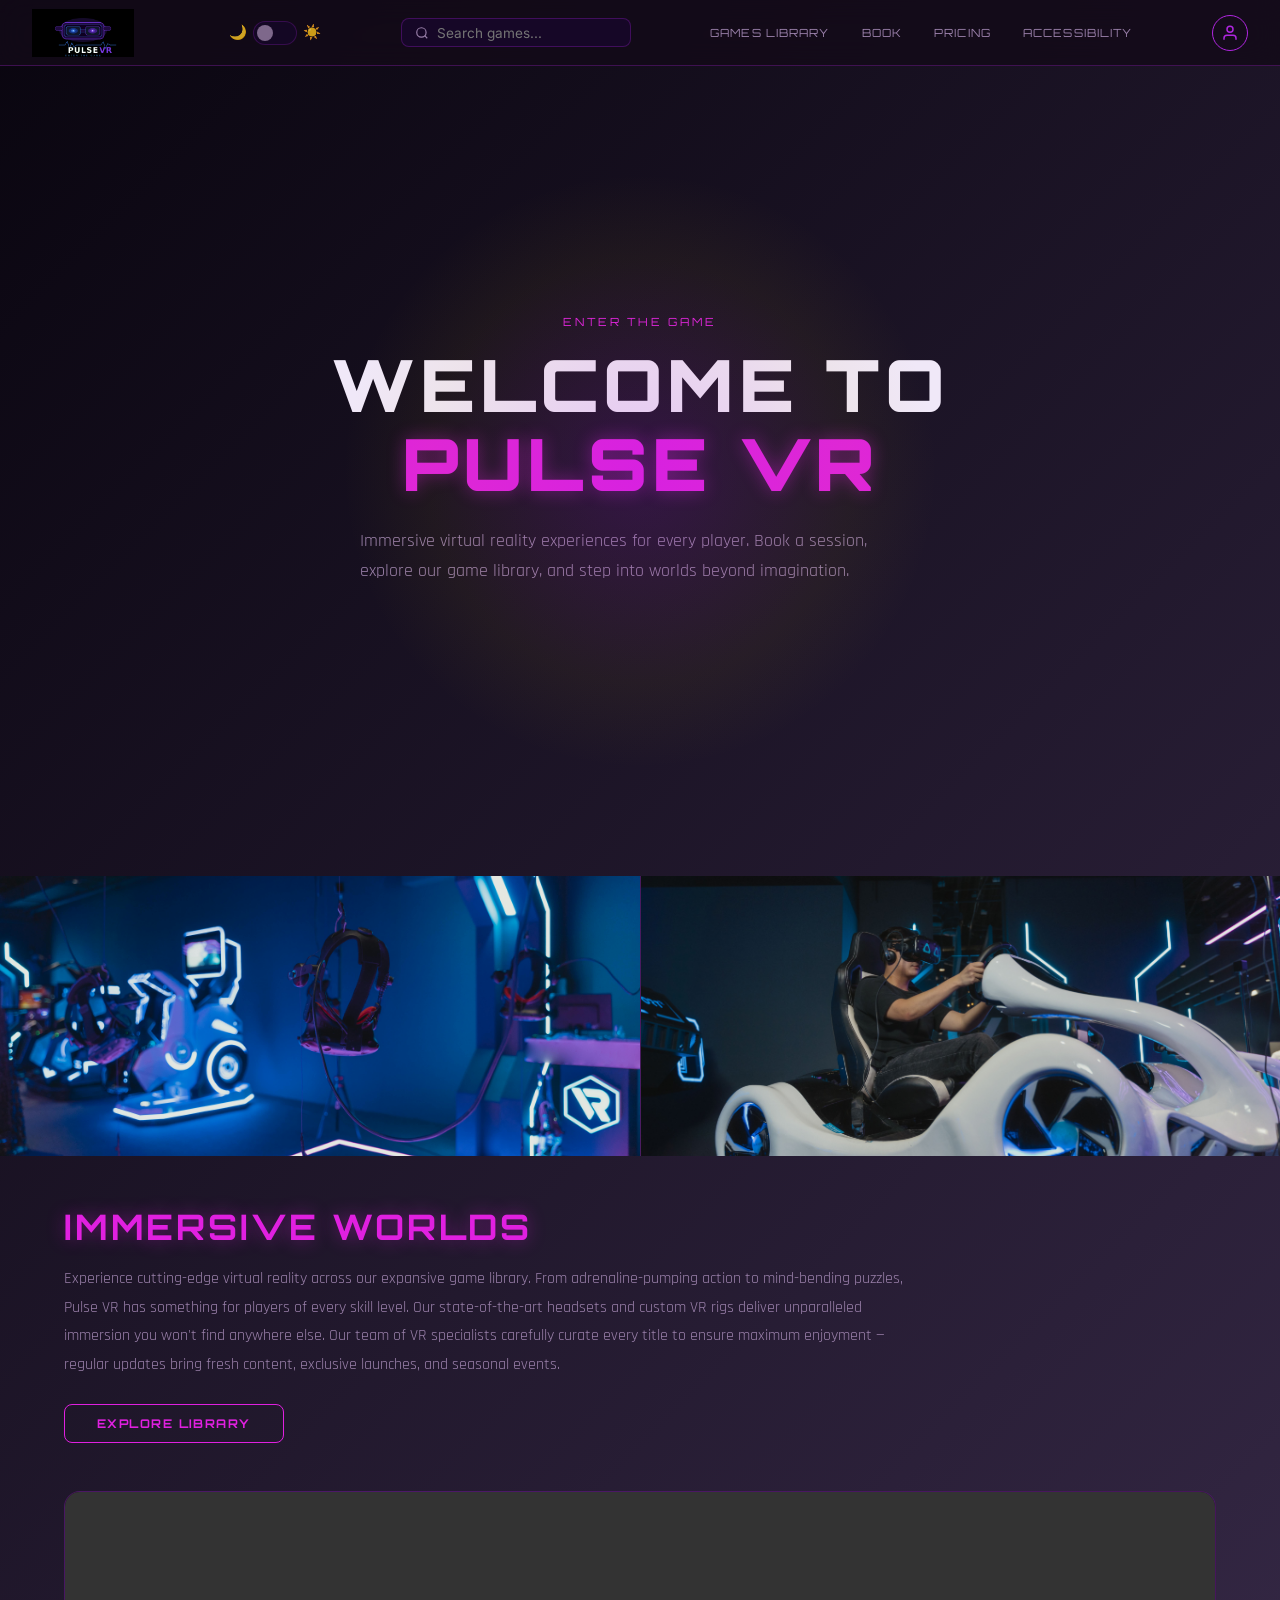
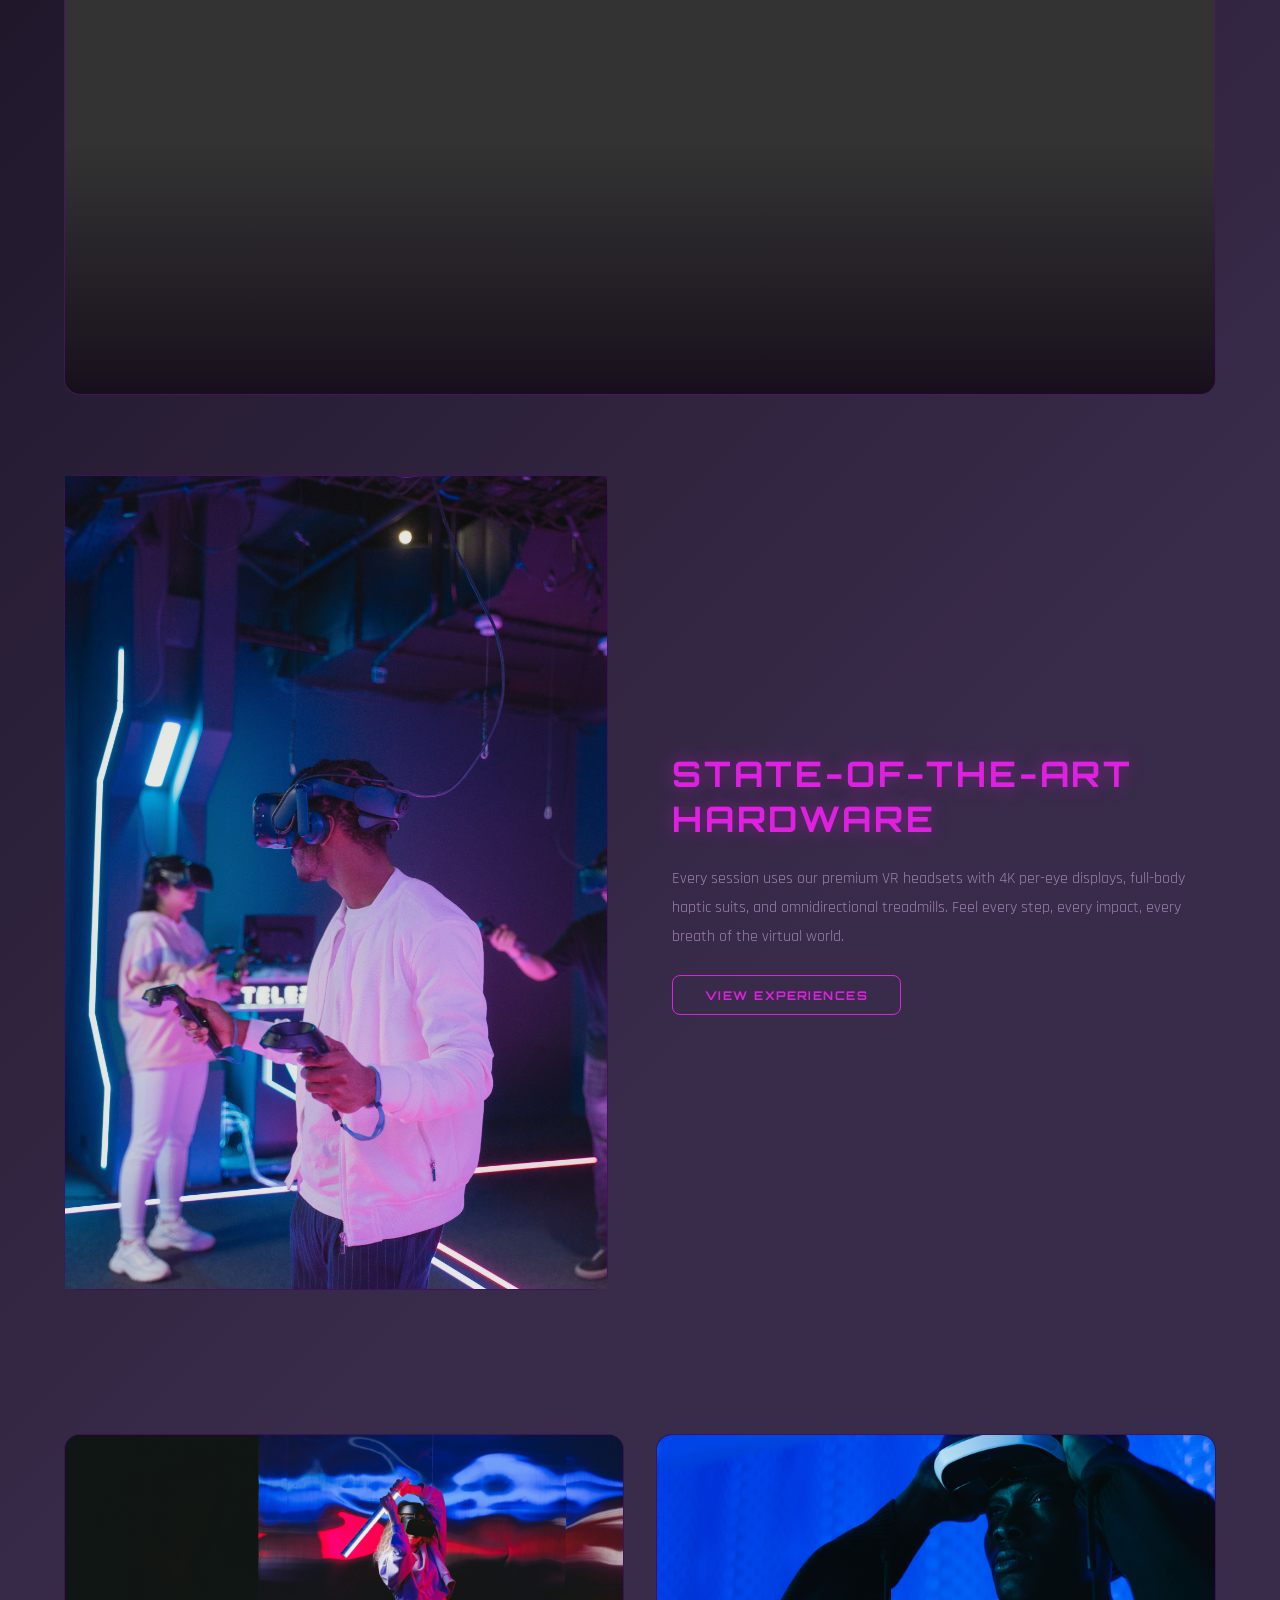
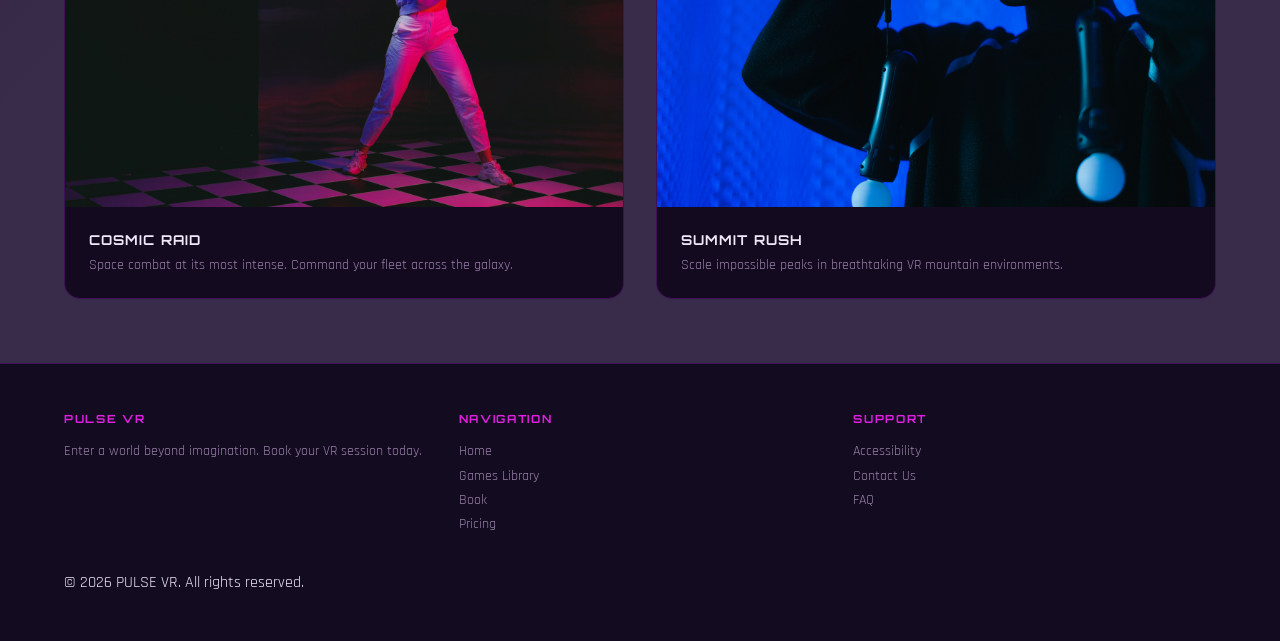
==== index.html @ c9e5463b "Update index.html" ====
<!DOCTYPE html>
<html lang="en">
<head>
<meta charset="UTF-8" />
<meta name="viewport" content="width=device-width, initial-scale=1.0"/>
<title>Pulse VR — Enter The Game</title>
<link href="https://fonts.googleapis.com/css2?family=Orbitron:wght@400;700;900&family=Rajdhani:wght@300;400;500;600;700&family=Inter:wght@300;400;500&display=swap" rel="stylesheet"/>
<link rel="stylesheet" href="css/style.css">
<script src="js/accessibility-settings.js"></script>
<script src="js/theme-toggle.js"></script>
</head>
<body>

<!-- ============================================================
     NAVIGATION — present on every page
     Logo is embedded base64 and acts as home button
     Nav links use JS to toggle between pages
     ============================================================ -->
<nav>
  <!-- Logo: clicking navigates to home page -->
  <a class="nav-logo" href="index.html">
    <img class="nav-logo" id="nav-logo" src="[data-uri]" alt="Pulse VR Home"/>
  </a>

  <input type="checkbox" id="nav-toggle" class="nav-toggle" aria-label="Toggle navigation">
  <label class="nav-hamburger" for="nav-toggle" aria-label="Toggle navigation">
    <span></span>
    <span></span>
    <span></span>
  </label>
<div class="nav-theme-toggle">
  <span>🌙</span>
  <label class="switch">
    <input type="checkbox" id="themeSwitch">
    <span class="slider-round"></span>
  </label>
  <span>☀️</span>
</div>
  <!-- Search bar shared across all pages -->
  <div class="nav-search">
    <svg width="14" height="14" viewBox="0 0 24 24" fill="none" stroke="currentColor" stroke-width="2"><circle cx="11" cy="11" r="8"/><line x1="21" y1="21" x2="16.65" y2="16.65"/></svg>
    <input type="text" placeholder="Search games..."/>
  </div>

  <!-- Primary navigation links -->
  <div class="nav-links">
    <a href="games-library.html">GAMES LIBRARY</a>
    <a href="book.html">BOOK</a>
    <a href="pricing.html">PRICING</a>
    <a href="accessibility.html">ACCESSIBILITY</a>
  </div>

  <!-- Profile icon links to pricing page -->
  <a class="nav-profile" href="pricing.html">
    <svg width="18" height="18" viewBox="0 0 24 24" fill="none" stroke="currentColor" stroke-width="2">
      <path d="M20 21v-2a4 4 0 0 0-4-4H8a4 4 0 0 0-4 4v2"/><circle cx="12" cy="7" r="4"/>
    </svg>
  </a>
</nav>

<!-- ============================================================
     HOME PAGE (#home)
     Follows wireframe: hero, two-image feature row,
     header+body sections, CTA banner, split layout, game cards
     ============================================================ -->
<div id="home" class="page active">

  <!-- HERO: full-height intro with animated background grid -->
  <section class="hero">
    <div class="hero-blob"></div>
    <p class="hero-eyebrow">ENTER THE GAME</p>
    <h1 class="hero-title">
      WELCOME TO<br>
      <span class="neon-text-blue">PULSE VR</span>
    </h1>
    <p class="hero-sub">
      Immersive virtual reality experiences for every player.
      Book a session, explore our game library, and step into worlds beyond imagination.
    </p>
  </section>

  <!-- FEATURE ROW: two large atmospheric images side by side -->
  <div class="feature-row">

  <div class="feat-img">
    <img src="Image/pexels-tima-miroshnichenko-6498299.jpg" alt="VR player">
  </div>

  <div class="feat-img">
    <img src="Image/pexels-tima-miroshnichenko-6498279.jpg" alt="VR headset">
  </div>

</div>
  <!-- INFO SECTION: header stacked above body text + button, matching wireframe -->
  <section style="padding:3rem 4rem">
    <!-- Header sits on its own line above the paragraph text -->
    <h2 class="section-title neon-text-blue" style="margin-bottom:1rem">IMMERSIVE WORLDS</h2>
    <!-- Body text spans full width below the header -->
    <p style="color:var(--text-dim);line-height:1.8;max-width:860px;margin-bottom:1.5rem">
      Experience cutting-edge virtual reality across our expansive game library.
      From adrenaline-pumping action to mind-bending puzzles, Pulse VR has something
      for players of every skill level. Our state-of-the-art headsets and custom
      VR rigs deliver unparalleled immersion you won't find anywhere else.
      Our team of VR specialists carefully curate every title to ensure maximum
      enjoyment — regular updates bring fresh content, exclusive launches, and seasonal events.
    </p>
    <!-- Button added below the text as shown in wireframe -->
    <a class="btn btn-outline" href="games-library.html">EXPLORE LIBRARY</a>
  </section>

  <!-- VIDEO PLACEHOLDER with Book Now button — replaces old text CTA banner.
       This is a placeholder for a real promotional video; clicking play would
       start the video, clicking Book Now navigates to the Booking page. -->
  <div class="cta-video-wrap">
    <span class="video-label">PULSE VR — ENTER THE GAME</span>
    <video controls width="109%"
 src= "..//digital A/MP4/7774462-uhd_3840_2160_30fps.mp4" type="video/mp4">
    
  </video>
  </div>

  <!-- SPLIT SECTION: image left, text right -->
  <section class="split-section">
    <div class="split-img"> <img src="Image/pexels-tima-miroshnichenko-6498298.jpg" alt="VR player">
  </div>
    <div>
      <h2 class="section-title neon-text-blue">STATE-OF-THE-ART HARDWARE</h2>
      <p style="color:var(--text-dim);line-height:1.8;margin-bottom:1.5rem">
        Every session uses our premium VR headsets with 4K per-eye displays,
        full-body haptic suits, and omnidirectional treadmills. Feel every step,
        every impact, every breath of the virtual world.
      </p>
      <a class="btn btn-outline" href="games-library.html">VIEW EXPERIENCES</a>
    </div>
  </section>

  <!-- GAME PREVIEW: bottom 2-column card grid -->
  <div class="game-preview">
    <div class="card">
      <div class="card-img"><img src="Image/pexels-shvets-production-7562007.jpg" alt="VR player">
  </div>
      <div class="card-body">
        <h4>COSMIC RAID</h4>
        <p>Space combat at its most intense. Command your fleet across the galaxy.</p>
      </div>
    </div>
    <div class="card">
      <div class="card-img"><img src="Image/pexels-shvets-production-7562131.jpg" alt="VR player">
  </div>
      <div class="card-body">
        <h4>SUMMIT RUSH</h4>
        <p>Scale impossible peaks in breathtaking VR mountain environments.</p>
      </div>
    </div>
  </div>

  <!-- PAGE FOOTER -->
  <footer>
    <div class="footer-col">
      <h4>PULSE VR</h4>
      <p>Enter a world beyond imagination. Book your VR session today.</p>
    </div>
    <div class="footer-col">
      <h4>NAVIGATION</h4>
      <a href="index.html">Home</a>
      <a href="games-library.html">Games Library</a>
      <a href="book.html">Book</a>
      <a href="pricing.html">Pricing</a>
    </div>
    <div class="footer-col">
      <h4>SUPPORT</h4>
      <a href="accessibility.html">Accessibility</a>
      <a href="#">Contact Us</a>
      <a href="#">FAQ</a>
    </div>
       
  <p>&copy; <span id="year"></span> PULSE VR. All rights reserved.</p>

<script>
  document.getElementById("year").textContent = new Date().getFullYear();
</script>
  </footer>
</div><!-- end #home -->

</body>
</html>

</script>
<script src="js/accessibility-settings.js"></script>

<style>
.nav-theme-toggle {
  display: flex;
  align-items: center;
  gap: 6px;
  margin-left: 1rem;
  font-size: 0.9rem;
}

/* Optional: make it tighter and clean */
.nav-theme-toggle span {
  font-size: 0.9rem;
  opacity: 0.8;
}
</style>
---- css/style.css ----
/* ============================================================
   CSS CUSTOM PROPERTIES — design tokens used site-wide
   ============================================================ */
:root{
  /* ── Backgrounds derived from the darkest swatch (near-black purple) ── */
  --bg:#09050f;
  --bg2:rgba(12,4,24,.82);   /* deeper glassy base for dark mode */
  --bg3:rgba(24,8,44,.86);

  /* ── Primary accents from the colour palette swatches ── */
  --neon-purple:#b026e0;  /* vivid magenta-purple (swatch 1) — primary accent */
  --neon-bright:#e020e0;  /* bright magenta (swatch 2) — hero highlights */
  --neon-gold:#c4a020;    /* golden-yellow (swatch 3) — warm accent */
  --neon-pink:#e8579a;    /* hot pink (swatch 8) — CTA accent */
  --neon-rose:#f0a0c0;    /* soft rose/pink (swatch 5) — subtle highlight */
  --neon-rust:#b84010;    /* burnt orange (swatch 6) — warm contrast */
  --mauve:#a07888;        /* muted mauve (swatch 9) — neutral accent */

  /* ── Reassign blue/purple vars to palette equivalents (used throughout) ── */
  --neon-blue:var(--neon-bright);   /* replaces old neon-blue with bright magenta */
  --neon-blue-raw:#e020e0;          /* raw value for rgba() usage */

  --text:#f0e8f8;        /* body text — light lavender white */
  --text-dim:#9a80aa;    /* muted / placeholder text */
  --border:rgba(176,38,224,.28);    /* glowing purple border */
  --border2:rgba(196,160,32,.25);   /* gold border variant */
  --font-display:'Orbitron',monospace;
  --font-body:'Rajdhani',sans-serif;
  --font-ui:'Inter',sans-serif;
  --radius:8px;
  --radius-lg:16px;
  --glow-blue:0 0 18px rgba(224,32,224,.42);   /* slightly darker glow for deep mode */
  --glow-purple:0 0 18px rgba(176,38,224,.42);
  --glow-gold:0 0 18px rgba(196,160,32,.32);
  --transition:.25s ease;
}

/* ============================================================
   LIGHT THEME OVERRIDES
   Applied when `html[data-theme="light"]` is present on <html>
   Re-uses the same CSS custom properties but values suitable for
   a bright/light UI while keeping the rest of the stylesheet intact.
   ============================================================ */
html[data-theme="light"]{
  --bg:#f6f7fb;
  --bg2:rgba(255,255,255,.92);
  --bg3:rgba(245,246,250,.95);

  --text:#000000;
  --text-dim:#030303;
  --border:rgb(0, 0, 0);
  --border2:rgb(0, 0, 0);

  --neon-purple:#7a3a9a;
  --neon-bright:#a84aa8;
  --glow-blue:0 0 14px rgba(168,74,168,.22);
  --glow-purple:0 0 12px rgba(122,58,154,.12);
  --glow-gold:0 0 12px rgba(196,160,32,.08);
}

/* ============================================================
   RESET & BASE
   ============================================================ */
*,*::before,*::after{box-sizing:border-box;margin:0;padding:0}
html{scroll-behavior:smooth}
body{
  font-family:var(--font-body);
  /* Combined background using the current theme variables so dark/light mode switches cleanly. */
  background: linear-gradient(135deg, var(--bg), var(--bg3) 65%);
  color:var(--text);
  min-height:100vh;
  overflow-x:hidden;
}
a{text-decoration:none;color:inherit}
button{cursor:pointer;font-family:var(--font-body)}
input,select,textarea{font-family:var(--font-ui)}
img{max-width:100%}

/* ============================================================
   UTILITY CLASSES
   ============================================================ */
.neon-text-blue{color:var(--neon-blue);text-shadow:var(--glow-blue)}
.neon-text-purple{color:var(--neon-purple);text-shadow:var(--glow-purple)}
.section-title{
  font-family:var(--font-display);
  font-size:clamp(1.4rem,3vw,2.2rem);
  letter-spacing:.08em;
  margin-bottom:1.5rem;
}
.btn{
  display:inline-block;
  padding:.7rem 2rem;
  border-radius:var(--radius);
  font-family:var(--font-display);
  font-size:.75rem;
  letter-spacing:.12em;
  font-weight:700;
  border:none;
  transition:var(--transition);
}
.btn-primary{
  background:linear-gradient(135deg,var(--neon-purple),var(--neon-bright));
  color:#fff;
  box-shadow:var(--glow-blue);
}
.btn-primary:hover{box-shadow:0 0 30px rgba(224,32,224,.85);transform:translateY(-2px)}
.btn-outline{
  background:transparent;
  border:1px solid var(--neon-blue);
  color:var(--neon-blue);
}
.btn-outline:hover{background:rgba(176,38,224,.12);box-shadow:var(--glow-blue)}

/* ============================================================
   PAGE VISIBILITY — single-page router
   ============================================================ */
/* Each page section is hidden by default; JS toggles .active */
.page{display:none}
.page.active{display:block}

/* ============================================================
   NAV BAR — shared across all pages
   ============================================================ */
nav{
  position:sticky;top:0;z-index:1000;
  background:rgba(19,10,24,.80);
  backdrop-filter:blur(14px);
  border-bottom:1px solid var(--border);
  display:flex;align-items:center;justify-content:space-between;
  padding:0 2rem;
  height:66px;
}
/* Logo acts as home button */
.nav-logo{
  height:48px;
  cursor:pointer;
  transition:filter var(--transition);
}
.nav-logo:hover{filter:drop-shadow(0 0 8px var(--neon-blue))}

/* Search bar */
.nav-search{
  display:flex;align-items:center;gap:.5rem;
  background:var(--bg3);
  border:1px solid var(--border);
  border-radius:var(--radius);
  padding:.35rem .8rem;
}
.nav-search input{
  background:transparent;border:none;outline:none;
  color:var(--text);font-size:.85rem;width:180px;
}
.nav-search svg{color:var(--text-dim);flex-shrink:0}

/* Nav links */
.nav-links{display:flex;align-items:center;gap:2rem}
.nav-links a{
  font-family:var(--font-display);
  font-size:.7rem;letter-spacing:.1em;
  color:var(--text-dim);
  transition:color var(--transition);
  position:relative;
}
.nav-links a::after{
  content:'';position:absolute;bottom:-4px;left:0;width:0;height:1px;
  background:var(--neon-blue);transition:width var(--transition);
}
.nav-links a:hover,.nav-links a.active-link{color:var(--neon-blue)}
.nav-links a:hover::after,.nav-links a.active-link::after{width:100%}

/* Profile icon */
.nav-profile{
  width:36px;height:36px;border-radius:50%;
  border:1px solid var(--neon-purple);
  display:flex;align-items:center;justify-content:center;
  cursor:pointer;color:var(--neon-purple);
  transition:box-shadow var(--transition);
}
.nav-profile:hover{box-shadow:var(--glow-purple)}

/* Mobile nav toggle */
.nav-toggle{display:none;}
.nav-hamburger{
  display:none;
  width:44px;height:44px;
  border:1px solid rgba(255,255,255,.18);
  border-radius:16px;
  background:rgba(255,255,255,.04);
  color:var(--text);
  cursor:pointer;
  align-items:center;
  justify-content:center;
  gap:.3rem;
  transition:background var(--transition),border-color var(--transition);
}
.nav-hamburger:hover{background:rgba(255,255,255,.08);border-color:var(--neon-blue);}
.nav-hamburger span{
  display:block;
  width:20px;
  height:2px;
  border-radius:999px;
  background:currentColor;
  transition:transform .2s ease,opacity .2s ease;
}
.nav-toggle:checked + .nav-hamburger span:nth-child(1){transform:translateY(6px) rotate(45deg);}
.nav-toggle:checked + .nav-hamburger span:nth-child(2){opacity:0;}
.nav-toggle:checked + .nav-hamburger span:nth-child(3){transform:translateY(-6px) rotate(-45deg);}

/* ============================================================
   FOOTER — shared across all pages
   ============================================================ */
footer{
  background:var(--bg2);
  border-top:1px solid var(--border);
  padding:3rem 4rem;
  display:grid;
  grid-template-columns:repeat(3,1fr);
  gap:2rem;
}
.footer-col h4{
  font-family:var(--font-display);
  font-size:.7rem;letter-spacing:.15em;
  color:var(--neon-blue);margin-bottom:1rem;
}
.footer-col p,.footer-col a{
  font-size:.9rem;color:var(--text-dim);
  display:block;margin-bottom:.4rem;
  transition:color var(--transition);
}
.footer-col a:hover{color:var(--neon-blue)}

/* ============================================================
   HOME PAGE
   ============================================================ */
/* Hero section */
#home .hero{
  position:relative;min-height:90vh;
  display:flex;flex-direction:column;
  align-items:center;justify-content:center;
  padding:4rem 6rem;
  text-align:center;
  padding:4rem 2rem;
  overflow:hidden;
}
/* grid background removed */

#home .hero-eyebrow{
  font-family:var(--font-display);
  font-size:.7rem;letter-spacing:.25em;
  color:var(--neon-blue);margin-bottom:1rem;
}
#home .hero-title{
  font-family:var(--font-display);
  font-size:clamp(2rem,6vw,4.5rem);
  font-weight:900;letter-spacing:.06em;
  line-height:1.1;margin-bottom:1.5rem;
}
#home .hero-sub{
  max-width:560px;font-size:1.1rem;
  color:var(--text-dim);line-height:1.7;margin-bottom:2.5rem;
  text-align:left;
}
/* Decorative blob behind hero text */
#home .hero-blob{
  position:absolute;width:600px;height:600px;border-radius:50%;
  background:radial-gradient(circle,rgba(176,38,224,.18),rgba(196,160,32,.06) 50%,transparent 70%);
  top:50%;left:50%;transform:translate(-50%,-50%);
  pointer-events:none;
}

/* Home feature image row */
#home .feature-row{
  display:grid;grid-template-columns:1fr 1fr;
  gap:1px;background:var(--border);
}
#home .feature-row .feat-img{
  aspect-ratio:16/7;overflow:hidden;
  background:linear-gradient(135deg,var(--bg2),var(--bg3));
  display:flex;align-items:center;justify-content:center;
  color:var(--text-dim);font-size:2rem;
}

/* (info-section grid removed — home page uses stacked layout per wireframe) */

/* Book Now video section */
#home .cta-video-wrap{
  margin:0 4rem;
  border-radius:var(--radius-lg);
  overflow:hidden;
  border:1px solid var(--border);
  position:relative;
  aspect-ratio:16/7;
  background:linear-gradient(135deg,#1c0f26,#25143a,#1c0f26);
  display:flex;flex-direction:column;
  align-items:center;justify-content:center;
  gap:1.5rem;
}
/* Animated scan-line effect over the video placeholder */
#home .cta-video-wrap::before{
  content:'';position:absolute;inset:0;
  background:repeating-linear-gradient(
    0deg,transparent,transparent 3px,rgba(176,38,224,.03) 3px,rgba(176,38,224,.03) 4px
  );pointer-events:none;
}
/* Purple/gold gradient overlay at bottom for text readability */
#home .cta-video-wrap::after{
  content:'';position:absolute;inset:0;
  background:linear-gradient(to top,rgba(19,10,24,.85) 0%,transparent 50%);
  pointer-events:none;
}
#home .cta-video-wrap .video-label{
  font-family:var(--font-display);font-size:.7rem;letter-spacing:.25em;
  color:var(--neon-gold);text-shadow:var(--glow-gold);z-index:1;
}
#home .cta-video-wrap h3{
  font-family:var(--font-display);font-size:clamp(1rem,2.5vw,1.6rem);
  letter-spacing:.08em;z-index:1;text-align:center;
}
/* Big circular play button in the centre of the video */
#home .cta-video-wrap .play-btn{
  width:72px;height:72px;border-radius:50%;z-index:1;
  background:linear-gradient(135deg,var(--neon-purple),var(--neon-bright));
  display:flex;align-items:center;justify-content:center;
  font-size:1.6rem;padding-left:4px;
  box-shadow:0 0 30px rgba(176,38,224,.6),0 0 60px rgba(224,32,224,.3);
  transition:transform var(--transition),box-shadow var(--transition);cursor:pointer;border:none;color:#fff;
}
#home .cta-video-wrap .play-btn:hover{
  transform:scale(1.12);
  box-shadow:0 0 40px rgba(176,38,224,.9),0 0 80px rgba(224,32,224,.5);
}
/* Book Now button sitting below the play button inside the video area */
#home .cta-video-wrap .book-now-btn{
  z-index:1;margin-top:.5rem;
}

/* Side-by-side image + text */
#home .split-section{
  padding:5rem 4rem;
  display:grid;grid-template-columns:1fr 1fr;
  gap:4rem;align-items:center;
}
#home .split-img{
  aspect-ratio:4/3;border-radius:var(--radius-lg);
  background:linear-gradient(135deg,var(--bg2),var(--bg3));
  border:1px solid var(--border);
  display:flex;align-items:center;justify-content:center;
  color:var(--text-dim);font-size:2.5rem;
}

/* Bottom game-card grid */
#home .game-preview{
  padding:4rem;
  display:grid;grid-template-columns:1fr 1fr;gap:2rem;
}
#home .game-preview .card{
  background:var(--bg2);border:1px solid var(--border);
  border-radius:var(--radius-lg);overflow:hidden;
}
#home .game-preview .card-img{
  aspect-ratio:16/9;
  background:linear-gradient(135deg,var(--bg3),var(--bg2));
  display:flex;align-items:center;justify-content:center;
  color:var(--text-dim);font-size:2.5rem;
}
#home .game-preview .card-body{padding:1.5rem}
#home .game-preview .card-body h4{
  font-family:var(--font-display);font-size:.85rem;letter-spacing:.08em;
  margin-bottom:.5rem;
}
#home .game-preview .card-body p{font-size:.9rem;color:var(--text-dim)}

/* ============================================================
   BOOKING PAGE
   ============================================================ */
#booking .book-hero{
  background:linear-gradient(180deg,rgba(0,200,255,.05),transparent);
  padding:4rem;text-align:center;
}
#booking .book-hero h1{
  font-family:var(--font-display);
  font-size:clamp(2rem,5vw,3.5rem);letter-spacing:.1em;margin-bottom:1rem;
}

/* Video placeholder */
#booking .video-wrap{
  margin:0 4rem;aspect-ratio:16/7;
  background:var(--bg2);border:1px solid var(--border);
  border-radius:var(--radius-lg);
  display:flex;align-items:center;justify-content:center;gap:1rem;
  color:var(--text-dim);font-size:3rem;
}

/* Booking form area */
#booking .book-form-area{
  padding:4rem;
  display:grid;grid-template-columns:1fr 1fr;
  gap:3rem;align-items:start;
}
#booking .book-desc{font-size:.95rem;color:var(--text-dim);line-height:1.8}

/* Calendar widget */
.calendar-widget{
  background:var(--bg2);border:1px solid var(--border);
  border-radius:var(--radius-lg);padding:1.5rem;
}
.calendar-header{
  display:flex;align-items:center;justify-content:space-between;
  margin-bottom:1rem;
}
.calendar-header .dt-label{
  font-family:var(--font-display);font-size:.75rem;
  color:var(--neon-blue);letter-spacing:.08em;
}
.cal-grid{display:grid;grid-template-columns:repeat(7,1fr);gap:4px;text-align:center}
.cal-grid .day-name{font-size:.7rem;color:var(--text-dim);padding:.3rem 0}
.cal-grid .day{
  padding:.4rem;font-size:.8rem;border-radius:4px;cursor:pointer;
  transition:background var(--transition);
}
.cal-grid .day:hover{background:rgba(176,38,224,.15)}
.cal-grid .day.today{background:var(--neon-blue);color:#000;font-weight:700}
.cal-grid .day.selected{background:var(--neon-purple);color:#fff}

/* Game category selector */
.form-row{margin-top:1.5rem}
.form-row label{
  display:block;font-size:.8rem;letter-spacing:.08em;
  color:var(--text-dim);margin-bottom:.5rem;
}
.form-control{
  width:100%;background:var(--bg3);border:1px solid var(--border);
  border-radius:var(--radius);padding:.6rem 1rem;
  color:var(--text);font-size:.9rem;outline:none;
  transition:border-color var(--transition);
}
.form-control:focus{border-color:var(--neon-blue)}
.num-input{display:flex;align-items:center;gap:.5rem}
.num-input input{width:80px;text-align:center}
.num-btn{
  background:var(--bg3);border:1px solid var(--border);
  color:var(--neon-blue);width:32px;height:32px;
  border-radius:var(--radius);font-size:1.2rem;
  display:flex;align-items:center;justify-content:center;
  transition:background var(--transition);
}
.num-btn:hover{background:rgba(176,38,224,.15)}

/* Game category checkbox list */
.cat-list{
  background:var(--bg3);border:1px solid var(--border);
  border-radius:var(--radius);padding:.8rem;
  display:flex;flex-direction:column;gap:.5rem;
}
.cat-item{display:flex;align-items:center;gap:.6rem;font-size:.85rem}
.cat-item input[type=checkbox]{accent-color:var(--neon-blue)}

/* Map placeholder */
#booking .map-area{
  margin:0 4rem 4rem;
  aspect-ratio:3/1;border-radius:var(--radius-lg);
  background:var(--bg2);border:1px solid var(--border);
  display:flex;align-items:center;justify-content:center;
  color:var(--text-dim);font-size:2rem;gap:1rem;overflow:hidden;
  position:relative;
}
.map-overlay{
  position:absolute;bottom:1rem;left:1rem;
  background:rgba(10,10,18,.85);border:1px solid var(--border);
  border-radius:var(--radius);padding:.5rem 1rem;
  font-size:.8rem;color:var(--neon-blue);
}

/* VR screenshots row */
#booking .screenshots{
  display:grid;grid-template-columns:repeat(3,1fr);
  gap:1rem;margin:0 4rem 4rem;
}
#booking .screenshots .ss{
  aspect-ratio:16/9;border-radius:var(--radius);
  background:var(--bg2);border:1px solid var(--border);
  display:flex;align-items:center;justify-content:center;
  color:var(--text-dim);font-size:2rem;overflow:hidden;
}

/* Payment modal */
.payment-modal{
  margin:0 4rem 4rem;
  background:var(--bg2);border:1px solid var(--border);
  border-radius:var(--radius-lg);padding:3rem;max-width:420px;
}
.payment-modal h3{
  font-family:var(--font-display);font-size:.85rem;letter-spacing:.1em;
  margin-bottom:2rem;color:var(--text-dim);
}
.pay-btn{
  width:100%;padding:1rem;border-radius:var(--radius);
  border:1px solid var(--border);background:var(--bg3);
  color:var(--text);font-size:1.1rem;display:flex;
  align-items:center;justify-content:center;gap:.8rem;
  margin-bottom:1rem;transition:border-color var(--transition),background var(--transition);
}
.pay-btn:hover{border-color:var(--neon-blue);background:rgba(176,38,224,.08)}
.pay-cancel{
  display:block;text-align:right;margin-top:1rem;
  font-size:.85rem;color:var(--text-dim);cursor:pointer;
  transition:color var(--transition);
}
.pay-cancel:hover{color:var(--neon-blue)}

/* ============================================================
   GAME LIBRARY PAGE
   ============================================================ */
#library .lib-hero{
  background:linear-gradient(135deg,var(--bg2),var(--bg));
  padding:3rem 4rem 2rem;
  display:grid;grid-template-columns:1fr 1fr;
  gap:2rem;align-items:center;
  border-bottom:1px solid var(--border);
}
#library .lib-hero h1{
  font-family:var(--font-display);font-size:clamp(1.5rem,4vw,2.8rem);
  letter-spacing:.08em;margin-bottom:.75rem;
}
#library .lib-hero p{color:var(--text-dim);font-size:.95rem;line-height:1.7}
#library .lib-hero-img{
  aspect-ratio:4/3;border-radius:var(--radius-lg);
  background:linear-gradient(135deg,var(--bg3),var(--bg2));
  display:flex;align-items:center;justify-content:center;
  color:var(--text-dim);font-size:3rem;border:1px solid var(--border);
}

/* Search bar inside library */
#library .lib-search-bar{
  padding:2rem 4rem 0;display:flex;justify-content:flex-end;
}
#library .lib-search-bar .search-inner{
  display:flex;align-items:center;gap:.5rem;
  background:var(--bg2);border:1px solid var(--border);
  border-radius:var(--radius);padding:.5rem 1rem;width:260px;
}
#library .lib-search-bar input{
  background:transparent;border:none;outline:none;
  color:var(--text);font-size:.9rem;width:100%;
}

/* Game grid */
#library .game-grid{
  padding:2rem 4rem 4rem;
  display:grid;grid-template-columns:repeat(3,1fr);
  gap:1.5rem;
}
/* Each game card */
.game-card{
  background:var(--bg2);border:1px solid var(--border);
  border-radius:var(--radius-lg);overflow:hidden;
  transition:transform var(--transition),box-shadow var(--transition),border-color var(--transition);
  cursor:pointer;
}
.game-card:hover{
  transform:translateY(-4px);
  box-shadow:0 12px 40px rgba(0,0,0,.5),var(--glow-blue);
  border-color:var(--neon-blue);
}
.game-card .card-img{
  aspect-ratio:16/9;
  display:flex;align-items:center;justify-content:center;
  font-size:2.5rem;color:var(--text-dim);
}
/* Alternating gradient tones for visual variety */
.game-card:nth-child(1) .card-img{background:linear-gradient(135deg,#1c0a2a,#2a0a3a)}
.game-card:nth-child(2) .card-img{background:linear-gradient(135deg,#25083a,#300a40)}
.game-card:nth-child(3) .card-img{background:linear-gradient(135deg,#180a24,#200830)}
.game-card:nth-child(4) .card-img{background:linear-gradient(135deg,#1a0820,#250a2a)}
.game-card:nth-child(5) .card-img{background:linear-gradient(135deg,#220830,#380a40)}
.game-card:nth-child(6) .card-img{background:linear-gradient(135deg,#1a0828,#200a30)}
.game-card:nth-child(7) .card-img{background:linear-gradient(135deg,#2a0830,#3a0840)}
.game-card:nth-child(8) .card-img{background:linear-gradient(135deg,#0a1828,#180a35)}
.game-card:nth-child(9) .card-img{background:linear-gradient(135deg,#1c0a2e,#250a38)}
.game-card .card-info{padding:1rem 1.2rem 1.2rem}
.game-card .card-info h4{
  font-family:var(--font-display);font-size:.75rem;letter-spacing:.08em;
  color:var(--text);margin-bottom:.3rem;
}
.game-card .card-info .tag{
  display:inline-block;font-size:.7rem;padding:.2rem .6rem;
  border-radius:20px;background:rgba(176,38,224,.12);
  color:var(--neon-blue);margin-top:.3rem;margin-right:.3rem;
}

/* ============================================================
   PRICING PAGE
   ============================================================ */
#pricing .pricing-hero{
  padding:4rem 4rem 2rem;text-align:center;
}
#pricing .pricing-hero h1{
  font-family:var(--font-display);font-size:clamp(1.8rem,4vw,3rem);
  letter-spacing:.1em;margin-bottom:1rem;
}
#pricing .pricing-hero p{
  max-width:550px;margin:0 auto;color:var(--text-dim);font-size:1rem;line-height:1.7;
}

/* Toggle Monthly/Annual */
.toggle-row{display:flex;align-items:center;justify-content:center;gap:1rem;padding:1.5rem 0 3rem}
.toggle-btn{
  padding:.5rem 1.5rem;border-radius:20px;
  border:1px solid var(--border);
  background:transparent;color:var(--text-dim);
  font-family:var(--font-display);font-size:.7rem;letter-spacing:.08em;
  transition:all var(--transition);
}
.toggle-btn.active{
  background:var(--neon-purple);color:#fff;
  border-color:var(--neon-purple);box-shadow:var(--glow-purple);
}

/* Pricing cards */
.pricing-cards{
  display:grid;grid-template-columns:repeat(3,1fr);
  gap:1.5rem;padding:0 4rem 4rem;
}
.plan-card{
  background:var(--bg2);border:1px solid var(--border);
  border-radius:var(--radius-lg);padding:2rem;
  position:relative;transition:box-shadow var(--transition),border-color var(--transition);
}
.plan-card:hover{border-color:var(--neon-blue);box-shadow:var(--glow-blue)}
.plan-card.featured{
  border-color:var(--neon-purple);
  box-shadow:var(--glow-purple);
  background:linear-gradient(160deg,rgba(196,160,32,.06),var(--bg2));
}
.plan-card .badge{
  position:absolute;top:-12px;left:50%;transform:translateX(-50%);
  background:var(--neon-purple);color:#fff;
  font-family:var(--font-display);font-size:.6rem;letter-spacing:.1em;
  padding:.3rem 1rem;border-radius:20px;white-space:nowrap;
}
.plan-card h3{
  font-family:var(--font-display);font-size:1rem;letter-spacing:.1em;
  margin-bottom:.5rem;
}
.plan-card .price{
  font-family:var(--font-display);font-size:2.2rem;font-weight:900;
  color:var(--neon-blue);margin:1rem 0;
}
.plan-card .price span{font-size:.8rem;color:var(--text-dim)}
.plan-card ul{list-style:none;margin-bottom:2rem}
.plan-card ul li{
  font-size:.9rem;color:var(--text-dim);
  padding:.4rem 0;border-bottom:1px solid rgba(255,255,255,.04);
  display:flex;align-items:center;gap:.6rem;
}
.plan-card ul li::before{content:'✦';color:var(--neon-blue);font-size:.6rem}
.plan-card.featured ul li::before{color:var(--neon-purple)}

/* Sign-in / Create Account section */
.auth-section{
  margin:0 4rem 4rem;
  background:var(--bg2);border:1px solid var(--border);
  border-radius:var(--radius-lg);
  display:grid;grid-template-columns:1fr 1fr;
  gap:0;overflow:hidden;
}
.auth-panel{padding:3rem}
.auth-panel:first-child{border-right:1px solid var(--border)}
.auth-panel h3{
  font-family:var(--font-display);font-size:.9rem;letter-spacing:.1em;
  margin-bottom:2rem;color:var(--text);
}
.auth-panel .form-row{margin-bottom:1.2rem}
.auth-divider{
  text-align:center;color:var(--text-dim);
  font-size:.8rem;margin:1rem 0;
}
.social-btns{display:grid;grid-template-columns:1fr 1fr;gap:.8rem}
.social-btn{
  padding:.6rem;border:1px solid var(--border);
  border-radius:var(--radius);background:var(--bg3);
  display:flex;align-items:center;justify-content:center;gap:.5rem;
  color:var(--text-dim);font-size:.8rem;cursor:pointer;
  transition:border-color var(--transition);
}
.social-btn:hover{border-color:var(--neon-blue);color:var(--text)}
.forgot-link{
  font-size:.8rem;color:var(--neon-blue);cursor:pointer;
  transition:opacity var(--transition);
}
.forgot-link:hover{opacity:.7}
.guest-btn{
  width:100%;padding:.6rem;
  border:1px solid var(--border);background:var(--bg3);
  color:var(--text-dim);border-radius:var(--radius);
  font-size:.85rem;cursor:pointer;margin-top:.5rem;
  transition:border-color var(--transition),color var(--transition);
}
.guest-btn:hover{border-color:var(--neon-blue);color:var(--text)}

/* ============================================================
   ACCESSIBILITY PAGE
   ============================================================ */
#accessibility .access-hero{
  padding:4rem 4rem 3rem;text-align:center;
}
#accessibility .access-hero h1{
  font-family:var(--font-display);font-size:clamp(1.8rem,4vw,3rem);
  letter-spacing:.1em;margin-bottom:1rem;
}
#accessibility .access-hero p{
  max-width:600px;margin:0 auto;
  color:var(--text-dim);line-height:1.7;
}

/* ACCESSIBILITY F
*/
 
/* BASE: ensure pages can be overridden */
.page {
  transition: none !important;
}

/* HIGH CONTRAST */
body.high-contrast .page,
body.high-contrast {
  background: #000 !important;
  color: #fff !important;
}

body.high-contrast .access-section,
body.high-contrast .access-card,
body.high-contrast footer {
  background: #000 !important;
  color: #fff !important;
  border-color: #fff !important;
}

/* FORCE ALL TEXT */
body.high-contrast * {
  color: #fff !important;
}

/* LARGE TEXT */
body.large-text .page {
  font-size: 1.2em !important;
}

/* REDUCE MOTION */
body.reduce-motion *,
body.reduce-motion *::before,
body.reduce-motion *::after {
  animation: none !important;
  transition: none !important;
}

/* COLOUR BLIND */
body.colour-blind {
  filter: hue-rotate(25deg) saturate(1.3);
}
/* Accordion / card grid for each category */
.access-section{padding:0 4rem 3rem}
.access-section h2{
  font-family:var(--font-display);font-size:.85rem;letter-spacing:.15em;
  color:var(--neon-blue);margin-bottom:1.5rem;
  padding-bottom:.5rem;border-bottom:1px solid var(--border);
}
.access-cards{
  display:grid;grid-template-columns:repeat(3,1fr);gap:1.2rem;
}
.access-card{
  background:var(--bg2);border:1px solid var(--border);
  border-radius:var(--radius-lg);padding:1.5rem;
  transition:border-color var(--transition),box-shadow var(--transition);
}
.access-card:hover{border-color:var(--neon-purple);box-shadow:var(--glow-purple)}
.access-card h4{
  font-family:var(--font-display);font-size:.7rem;letter-spacing:.08em;
  color:var(--neon-purple);margin-bottom:.8rem;
}
.access-card p{font-size:.85rem;color:var(--text-dim);line-height:1.7}

/* Toggle controls */
.access-toggle{
  display:flex;align-items:center;justify-content:space-between;
  margin-top:.8rem;
}
.switch{
  position:relative;width:44px;height:24px;
}
.switch input{opacity:0;width:0;height:0}
.slider-round{
  position:absolute;inset:0;border-radius:12px;
  background:var(--bg3);border:1px solid var(--border);cursor:pointer;
  transition:var(--transition);
}
.slider-round::before{
  content:'';position:absolute;
  height:16px;width:16px;left:3px;bottom:3px;
  background:var(--text-dim);border-radius:50%;
  transition:var(--transition);
}
.switch input:checked + .slider-round{background:rgba(176,38,224,.3);border-color:var(--neon-purple)}
.switch input:checked + .slider-round::before{transform:translateX(20px);background:var(--neon-purple)}

/* Apply / Cancel buttons */
.access-actions{
  display:flex;justify-content:center;gap:1.5rem;
  padding:2rem 4rem 3rem;
}

/* Chat support bubble */
.chat-bubble{
  position:fixed;bottom:2rem;right:2rem;
  width:56px;height:56px;border-radius:50%;
  background:linear-gradient(135deg,var(--neon-purple),var(--neon-bright));
  display:flex;align-items:center;justify-content:center;
  cursor:pointer;box-shadow:0 4px 20px rgba(0,0,0,.4),var(--glow-blue);
  transition:transform var(--transition);z-index:900;font-size:1.5rem;
}
.chat-bubble:hover{transform:scale(1.1)}

/* ============================================================
   SCROLLBAR
   ============================================================ */
::-webkit-scrollbar{width:6px}
::-webkit-scrollbar-track{background:var(--bg)}
::-webkit-scrollbar-thumb{background:var(--neon-purple);border-radius:3px}

/* ============================================================
   RESPONSIVE LAYOUT
   ============================================================ */
@media (max-width: 980px){
  nav{flex-wrap:wrap;gap:.75rem;padding:0 1rem;height:auto;align-items:center;}
  .nav-search{width:100%;max-width:360px;}
  .nav-links{justify-content:center;gap:1rem;flex-wrap:wrap;width:100%;}
  .nav-profile{margin-left:auto;}

  header, #home .hero, #booking .book-hero, #library .lib-hero, #pricing .pricing-hero, #accessibility .access-hero{padding:3rem 1.5rem;}
  #home .feature-row, #home .game-preview, #library .game-grid, #booking .book-form-area, #booking .screenshots, #accessibility .access-cards, .auth-section{grid-template-columns:1fr;}
  #home .split-section, #library .lib-hero, #home .feature-row{padding:3rem 1.5rem;}
  .cta-video-wrap, #booking .video-wrap, #booking .map-area, #booking .payment-modal, .payment-modal, #library .lib-search-bar, .access-actions{margin:0 1rem 1.5rem;}
  .cta-video-wrap{padding:2rem;}
  .cta-video-wrap video{width:100%;height:auto;max-width:100%;}
  .pricing-cards, .game-preview, .price-cards, .auth-section, .access-cards{gap:1rem;}
  footer{grid-template-columns:1fr;row-gap:1.5rem;padding:2rem 1.5rem;}
}

@media (max-width: 680px){
  nav{padding:.75rem 1rem;position:relative;}
  .nav-logo{height:auto;}
  .nav-toggle{display:none;}
  .nav-hamburger{display:flex;}
  .nav-search{display:none;}
  .nav-links{
    display:none;
    position:absolute;
    left:1rem;
    right:1rem;
    top:100%;
    flex-direction:column;
    background:rgba(10,7,18,.98);
    border:1px solid rgba(255,255,255,.08);
    border-radius:20px;
    padding:1rem;
    gap:1rem;
    z-index:999;
    box-shadow:0 30px 40px rgba(0,0,0,.2);
  }
  .nav-links a{
    width:100%;
    padding:.85rem 1rem;
    border-radius:15px;
    text-align:center;
  }
  .nav-links a::after{display:none;}
  .nav-toggle:checked ~ .nav-links{display:flex;}
  .nav-profile{margin-left:0;}

  body{font-size:14px;}
  .hero{padding:2.5rem 1rem;}
  .hero-title{font-size:clamp(1.8rem,8vw,3rem);}
  .hero-sub{max-width:100%;}
  .feature-row, .split-section, .game-preview, .game-grid, .book-form-area, .screenshots, .access-cards{gap:1rem;}
  .book-form-area, .library .lib-hero, .auth-section, .pricing-cards{padding:0 1rem;}
  .pricing-cards{grid-template-columns:1fr;}
  .plan-card{padding:1.5rem;}
  .auth-panel{padding:2rem;border-right:none;}
  .access-section{padding:0 1rem 2rem;}
  .access-actions{flex-direction:column;align-items:stretch;gap:1rem;}
  .game-card .card-info{padding:1rem;}
  .payment-modal{padding:2rem;margin:0 1rem 1.5rem;}
  .lib-search-bar{justify-content:center;padding:1.5rem 1rem 0;}
  .lib-search-bar .search-inner{width:100%;max-width:100%;}
  .game-card{min-height:auto;}
  .footer-col{padding:0;}
}
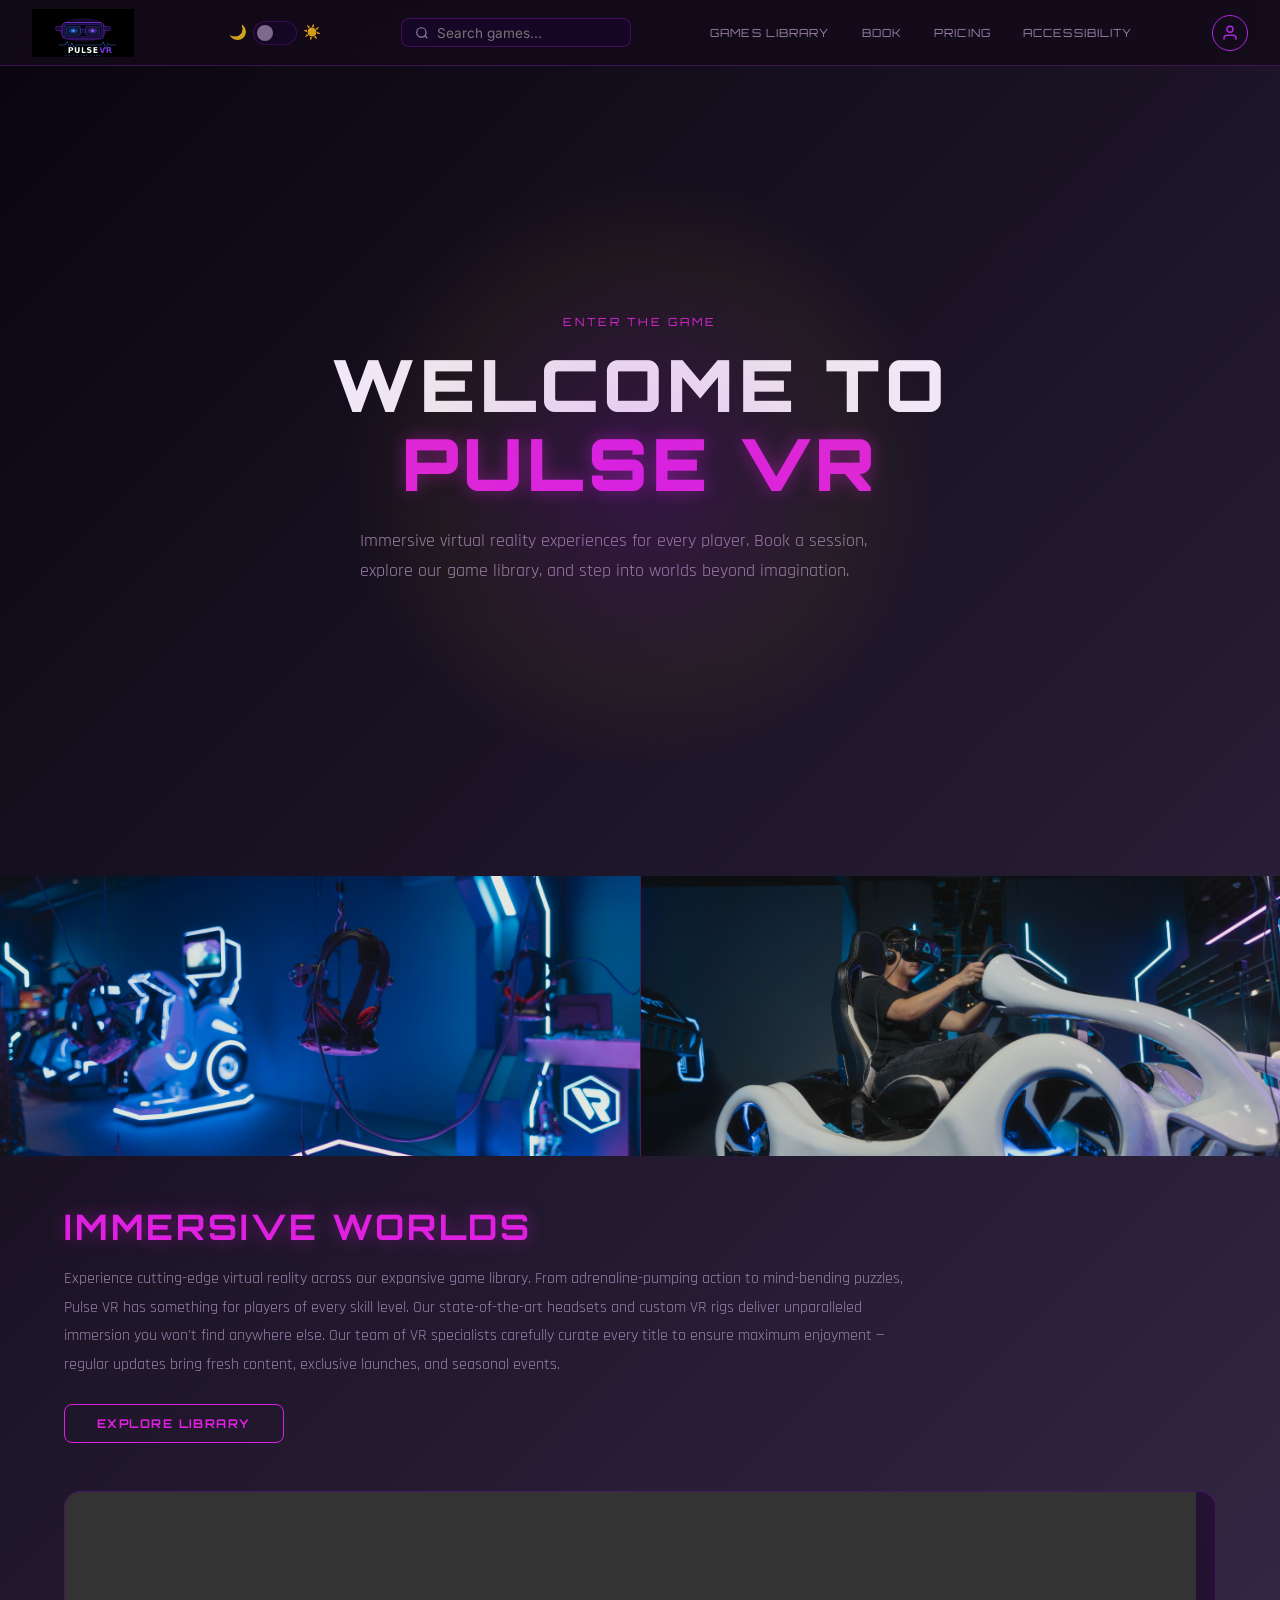
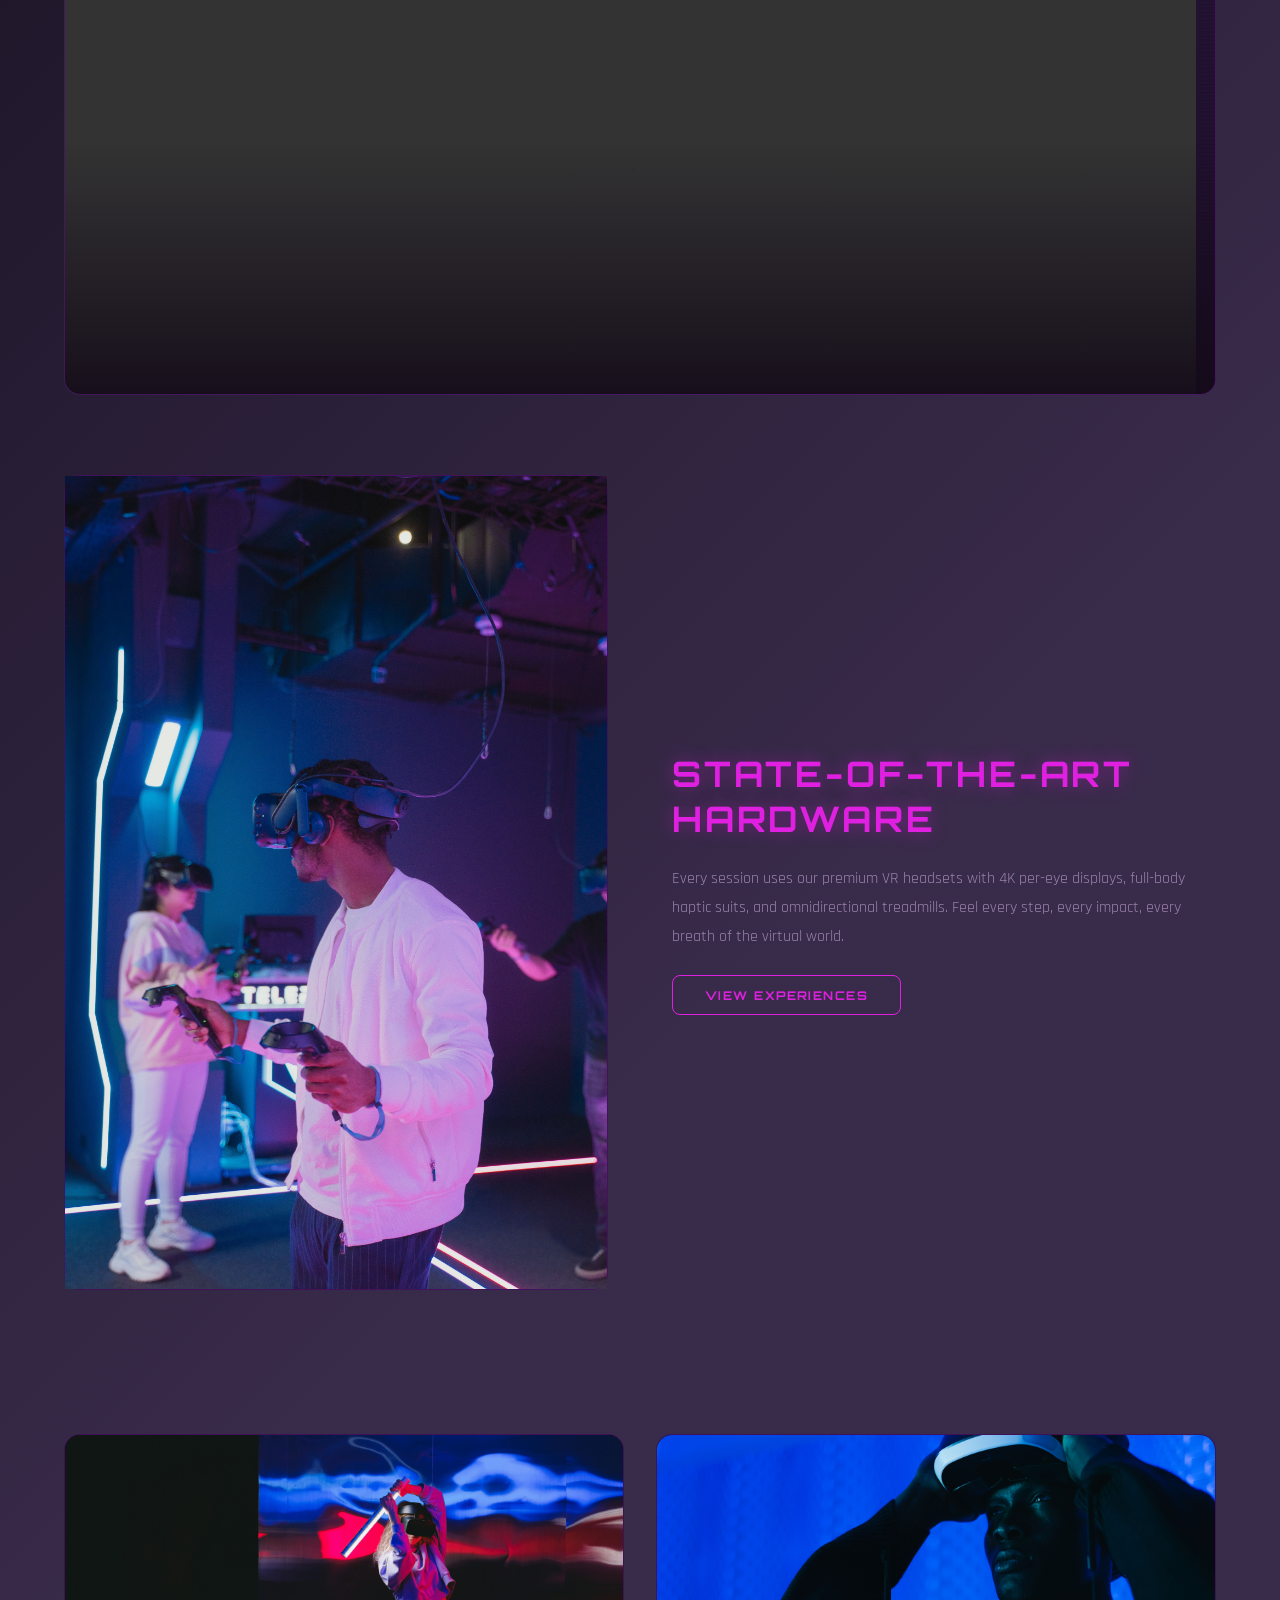
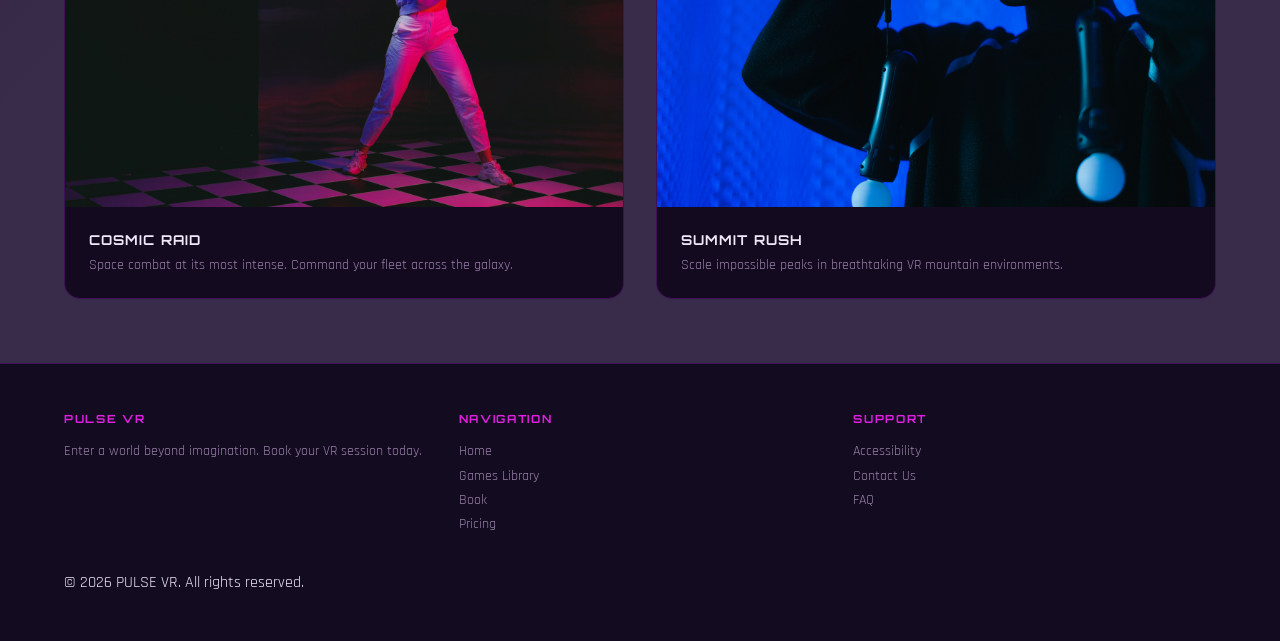
==== commit 5c17ad6e: "Update index.html" ====
--- a/index.html
+++ b/index.html
@@ -114,7 +114,7 @@
   <div class="cta-video-wrap">
     <span class="video-label">PULSE VR — ENTER THE GAME</span>
     <video controls width="109%"
- src= "..//digital A/MP4/7774462-uhd_3840_2160_30fps.mp4" type="video/mp4">
+ src= "MP4/7774462-uhd_3840_2160_30fps.mp4" type="video/mp4">
     
   </video>
   </div>
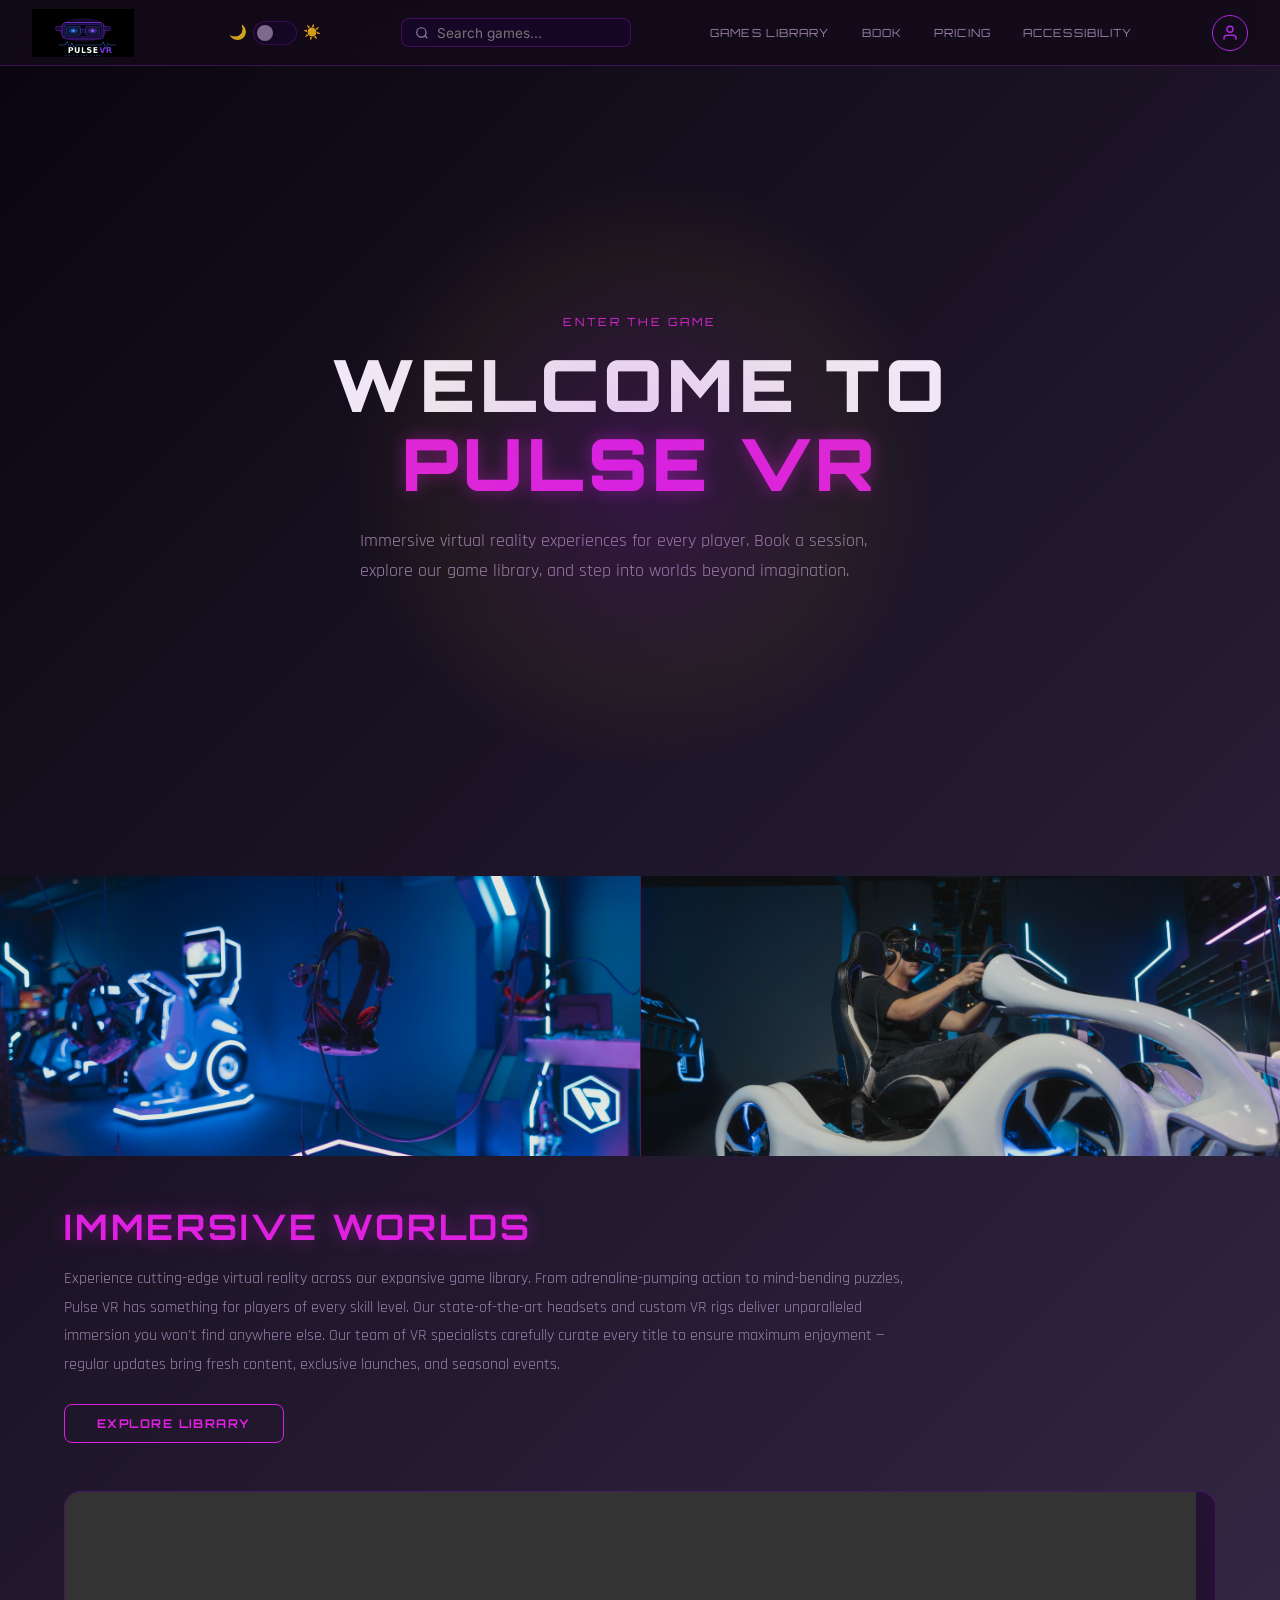
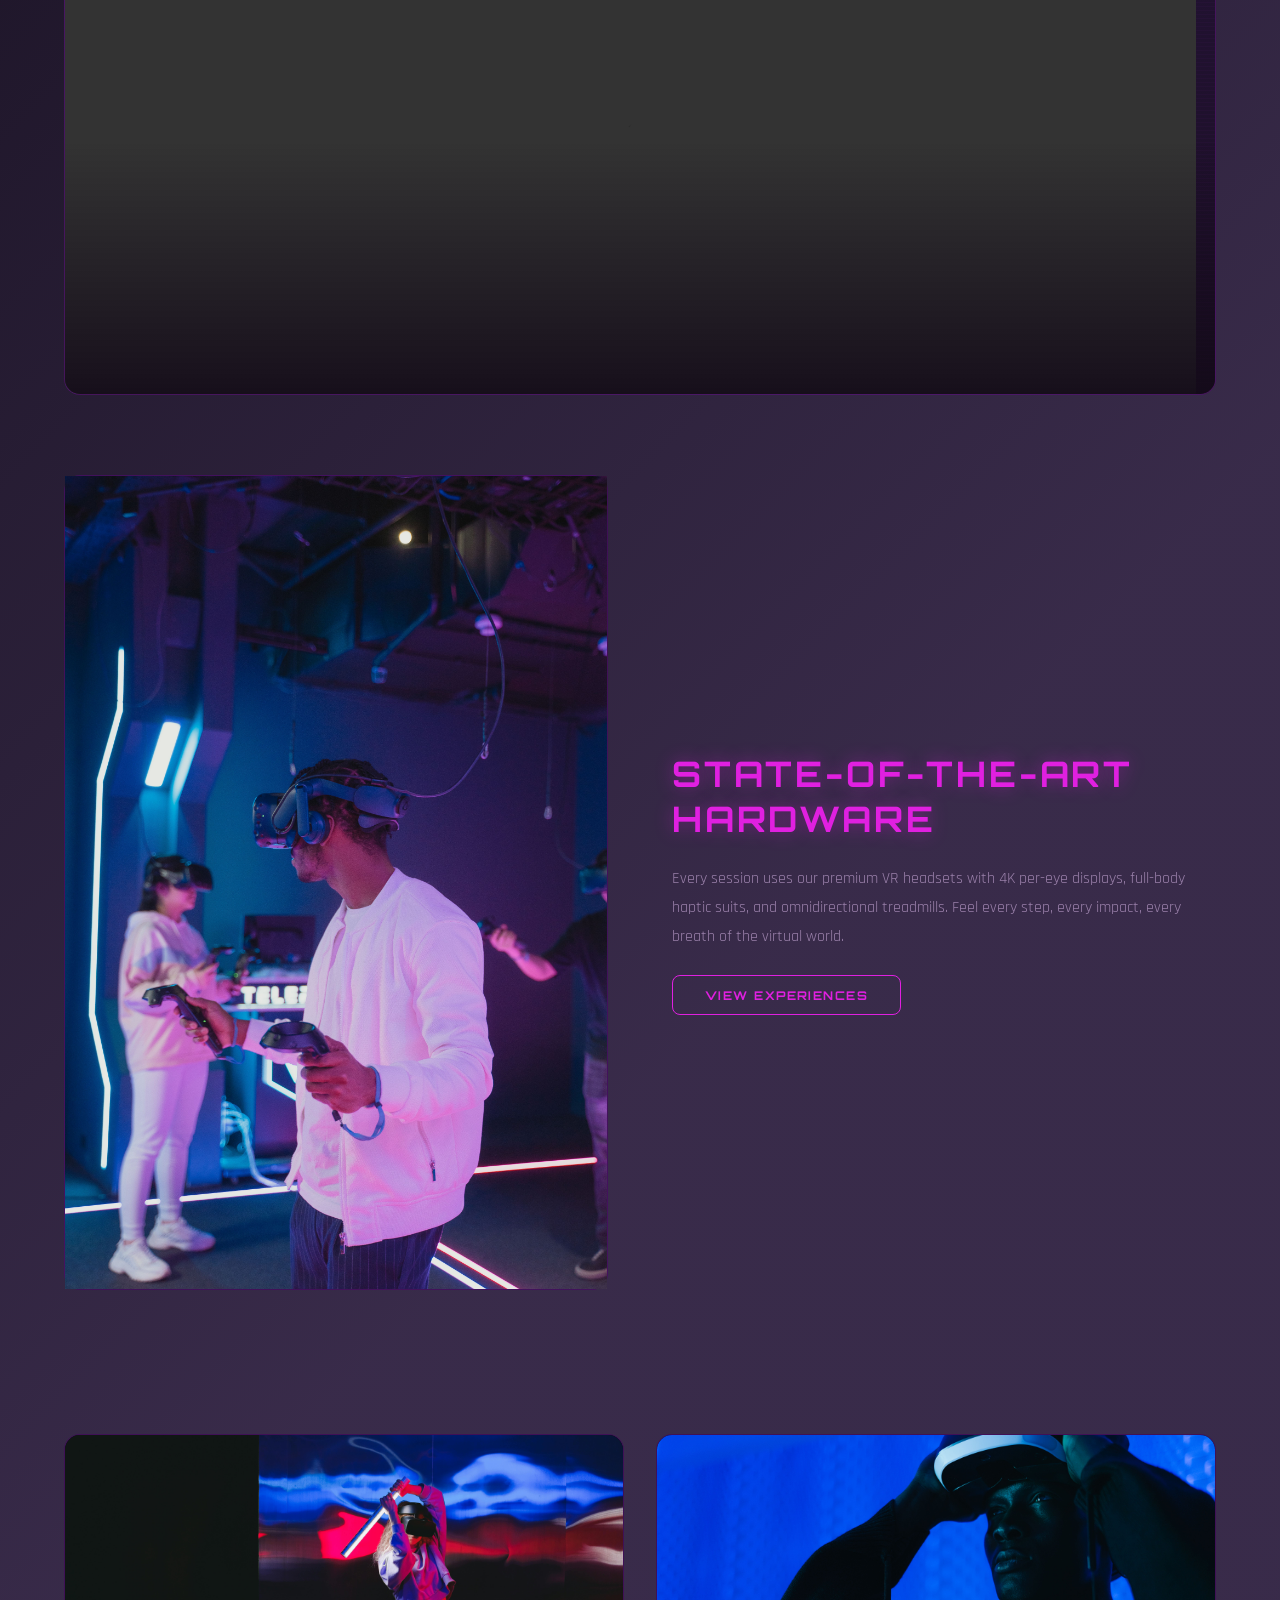
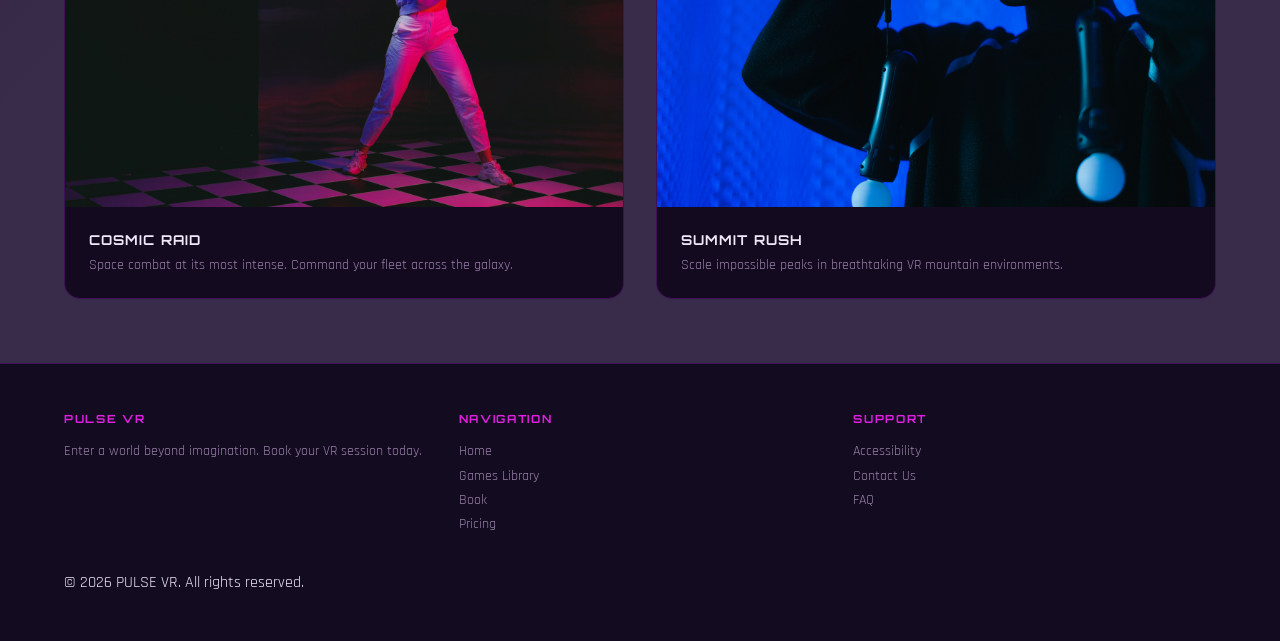
==== commit 65fd4f7f: "Update index.html" ====
--- a/index.html
+++ b/index.html
@@ -114,7 +114,7 @@
   <div class="cta-video-wrap">
     <span class="video-label">PULSE VR — ENTER THE GAME</span>
     <video controls width="109%"
- src= "MP4/7774462-uhd_3840_2160_30fps.mp4" type="video/mp4">
+ src="..//digital A/MP4/7774462-uhd_3840_2160_30fps.mp4" type="video/mp4">
     
   </video>
   </div>
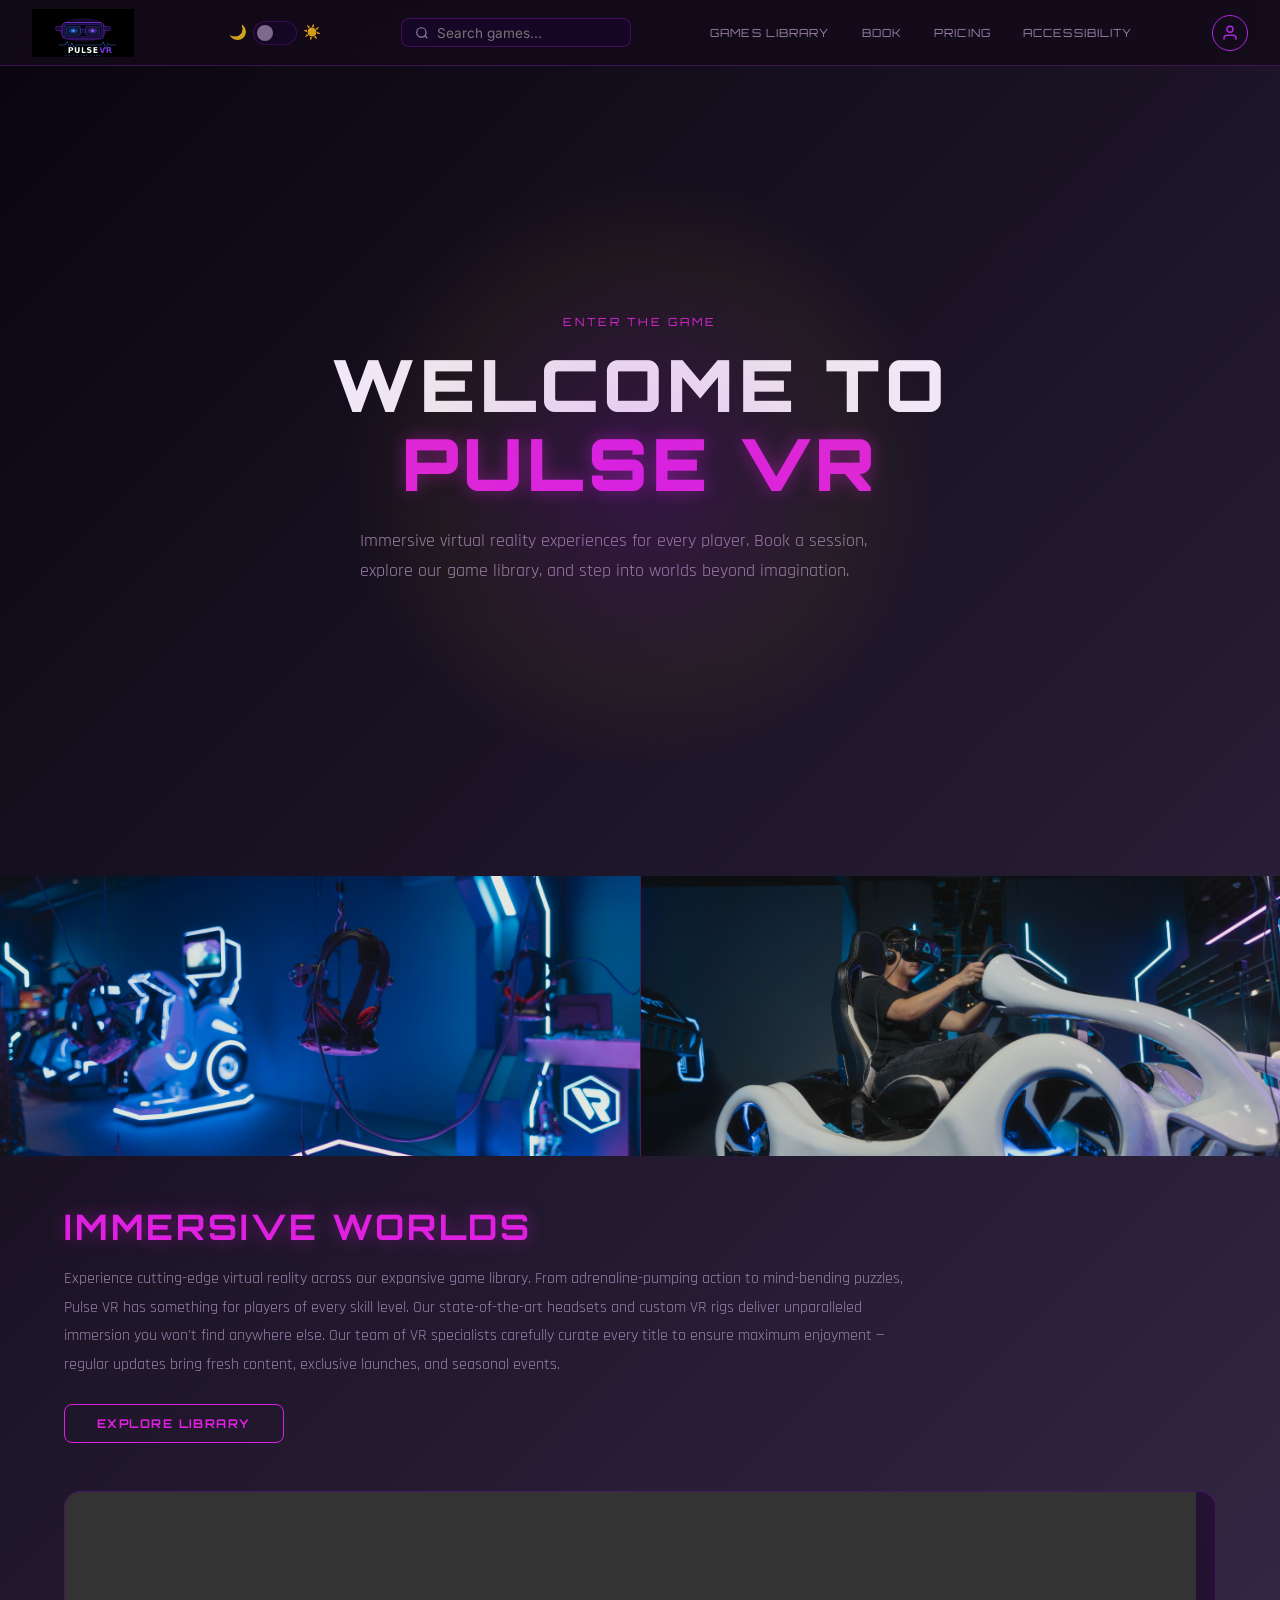
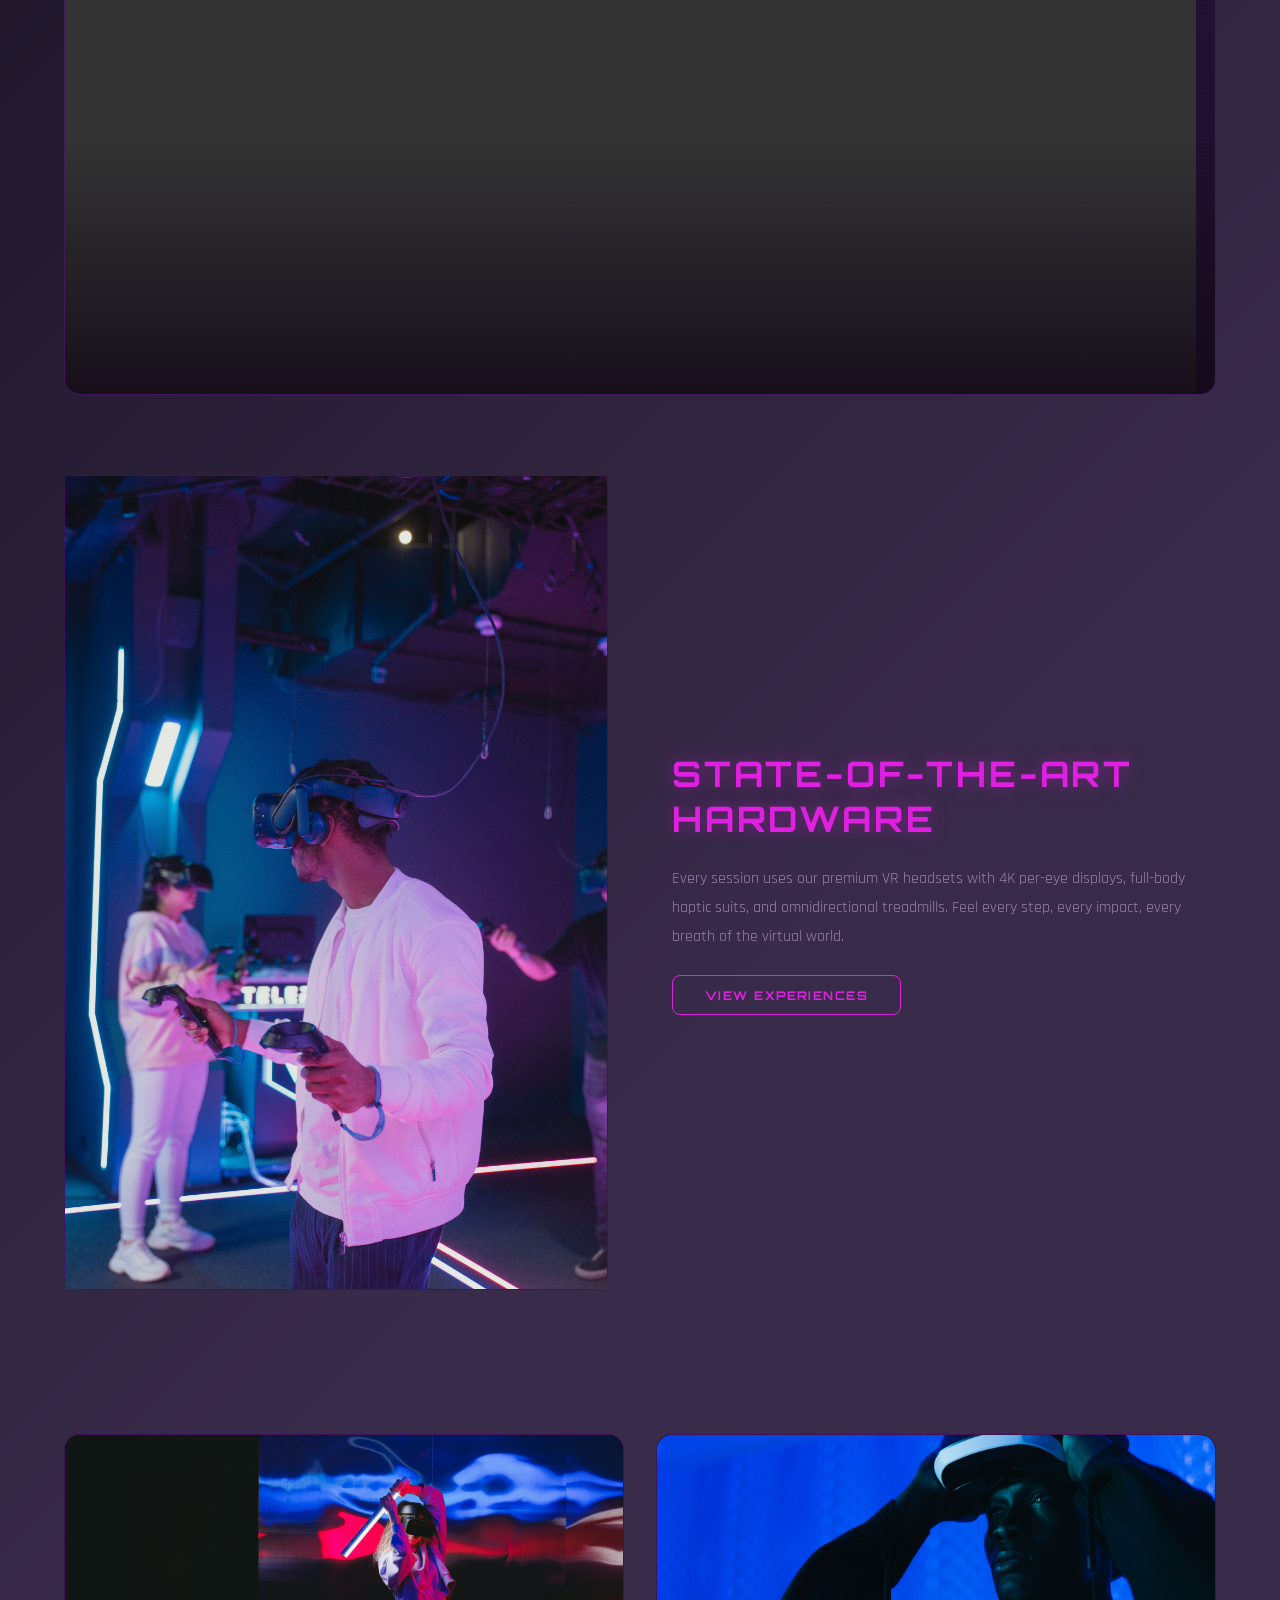
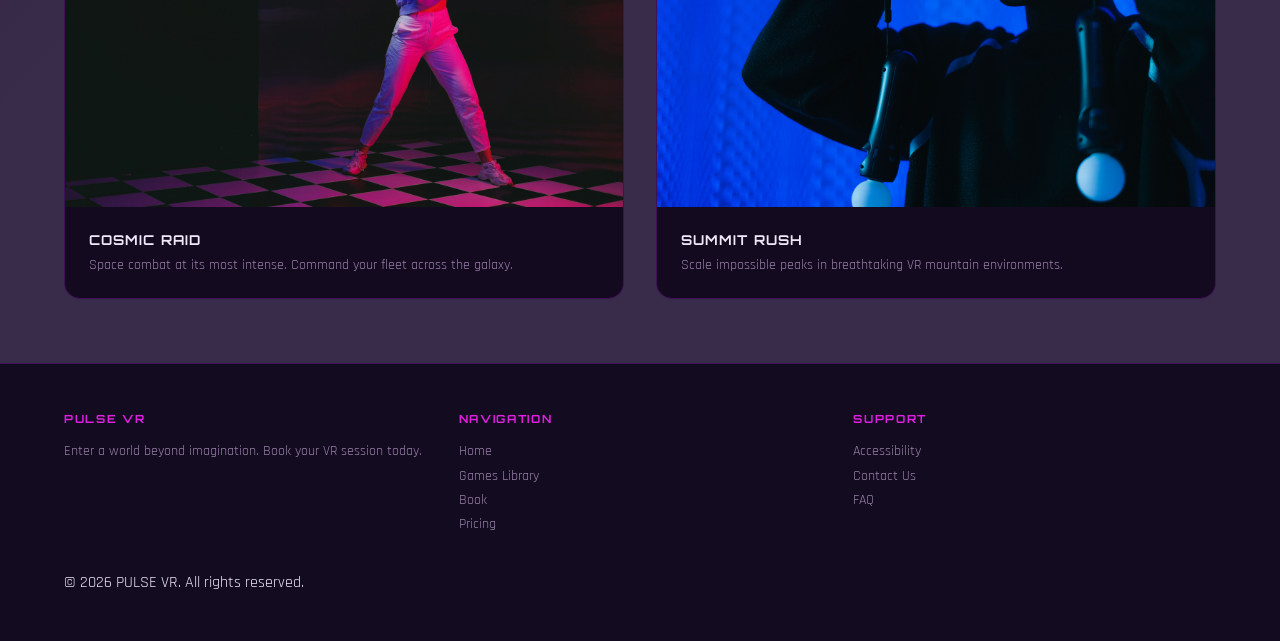
==== commit 211799b3: "Update index.html" ====
--- a/index.html
+++ b/index.html
@@ -114,7 +114,7 @@
   <div class="cta-video-wrap">
     <span class="video-label">PULSE VR — ENTER THE GAME</span>
     <video controls width="109%"
- src="..//digital A/MP4/7774462-uhd_3840_2160_30fps.mp4" type="video/mp4">
+ src="/MP4/7774462-uhd_3840_2160_30fps.mp4" type="video/mp4">
     
   </video>
   </div>
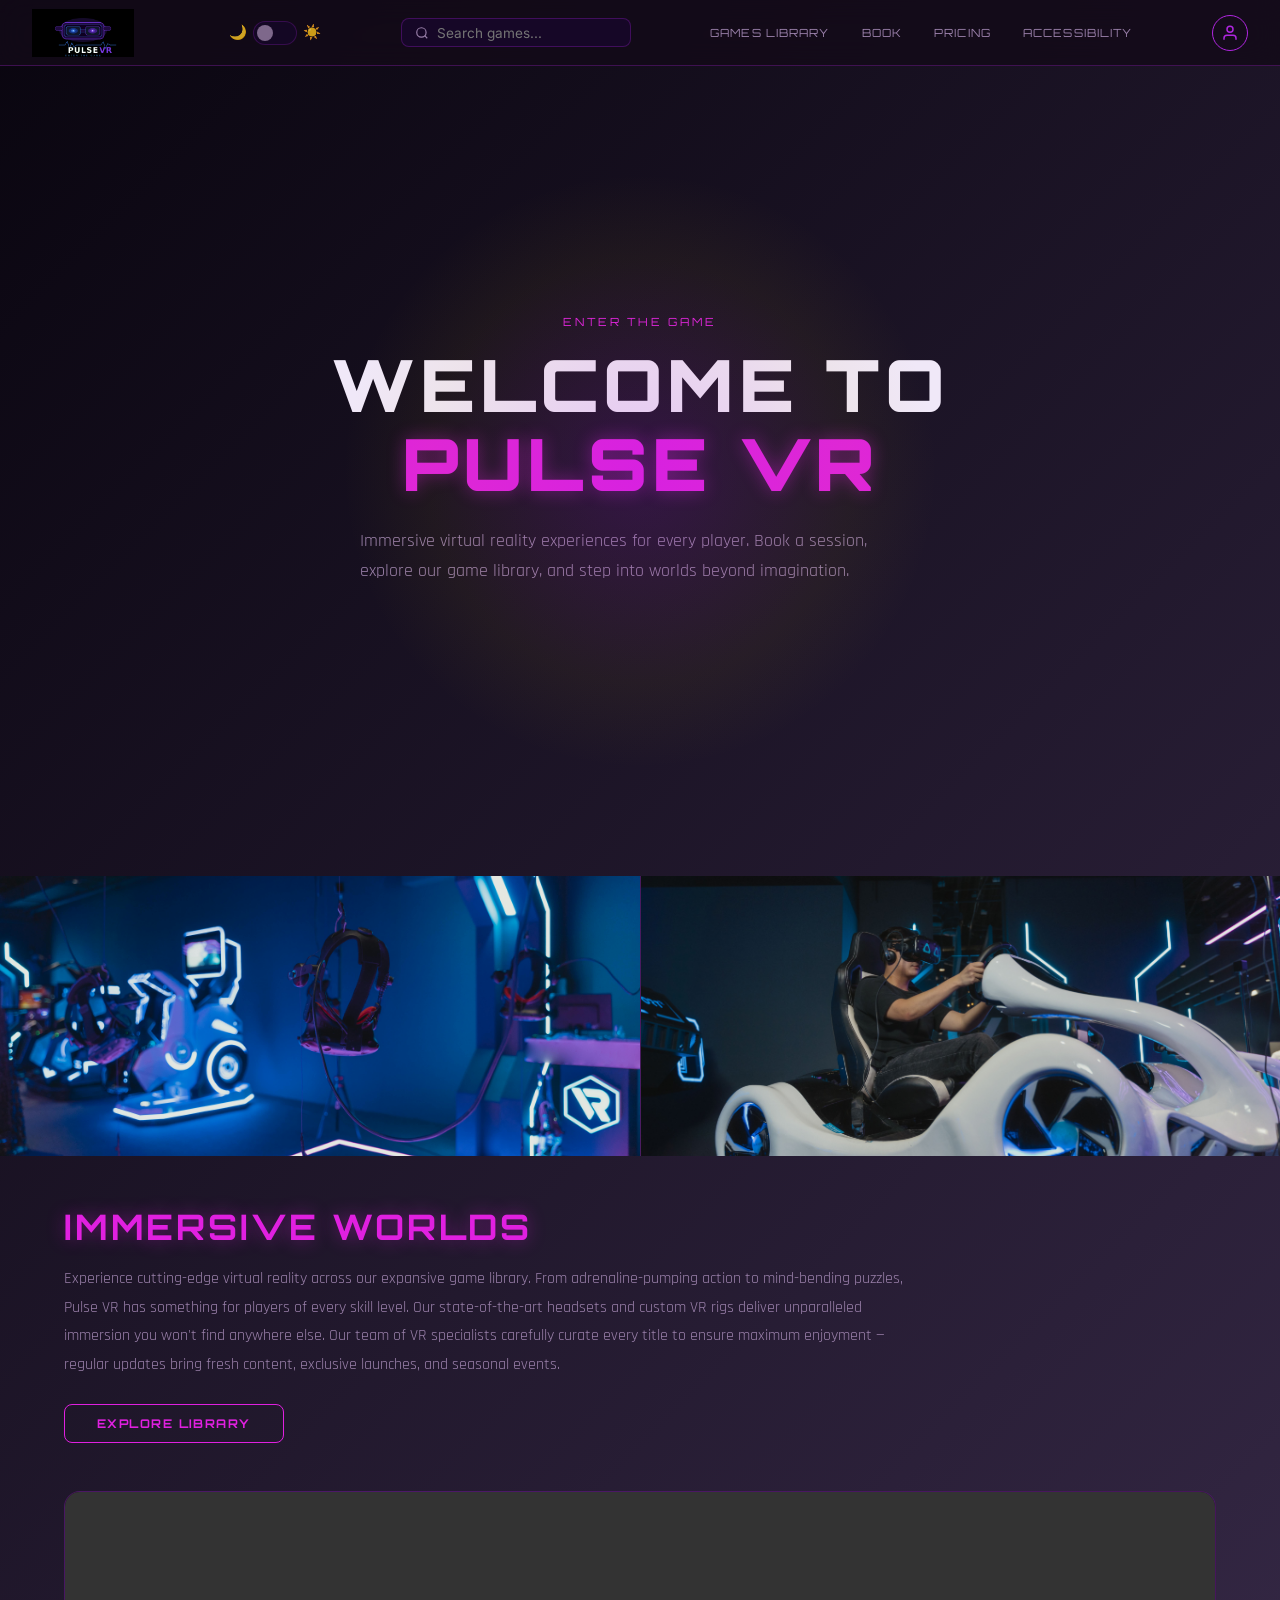
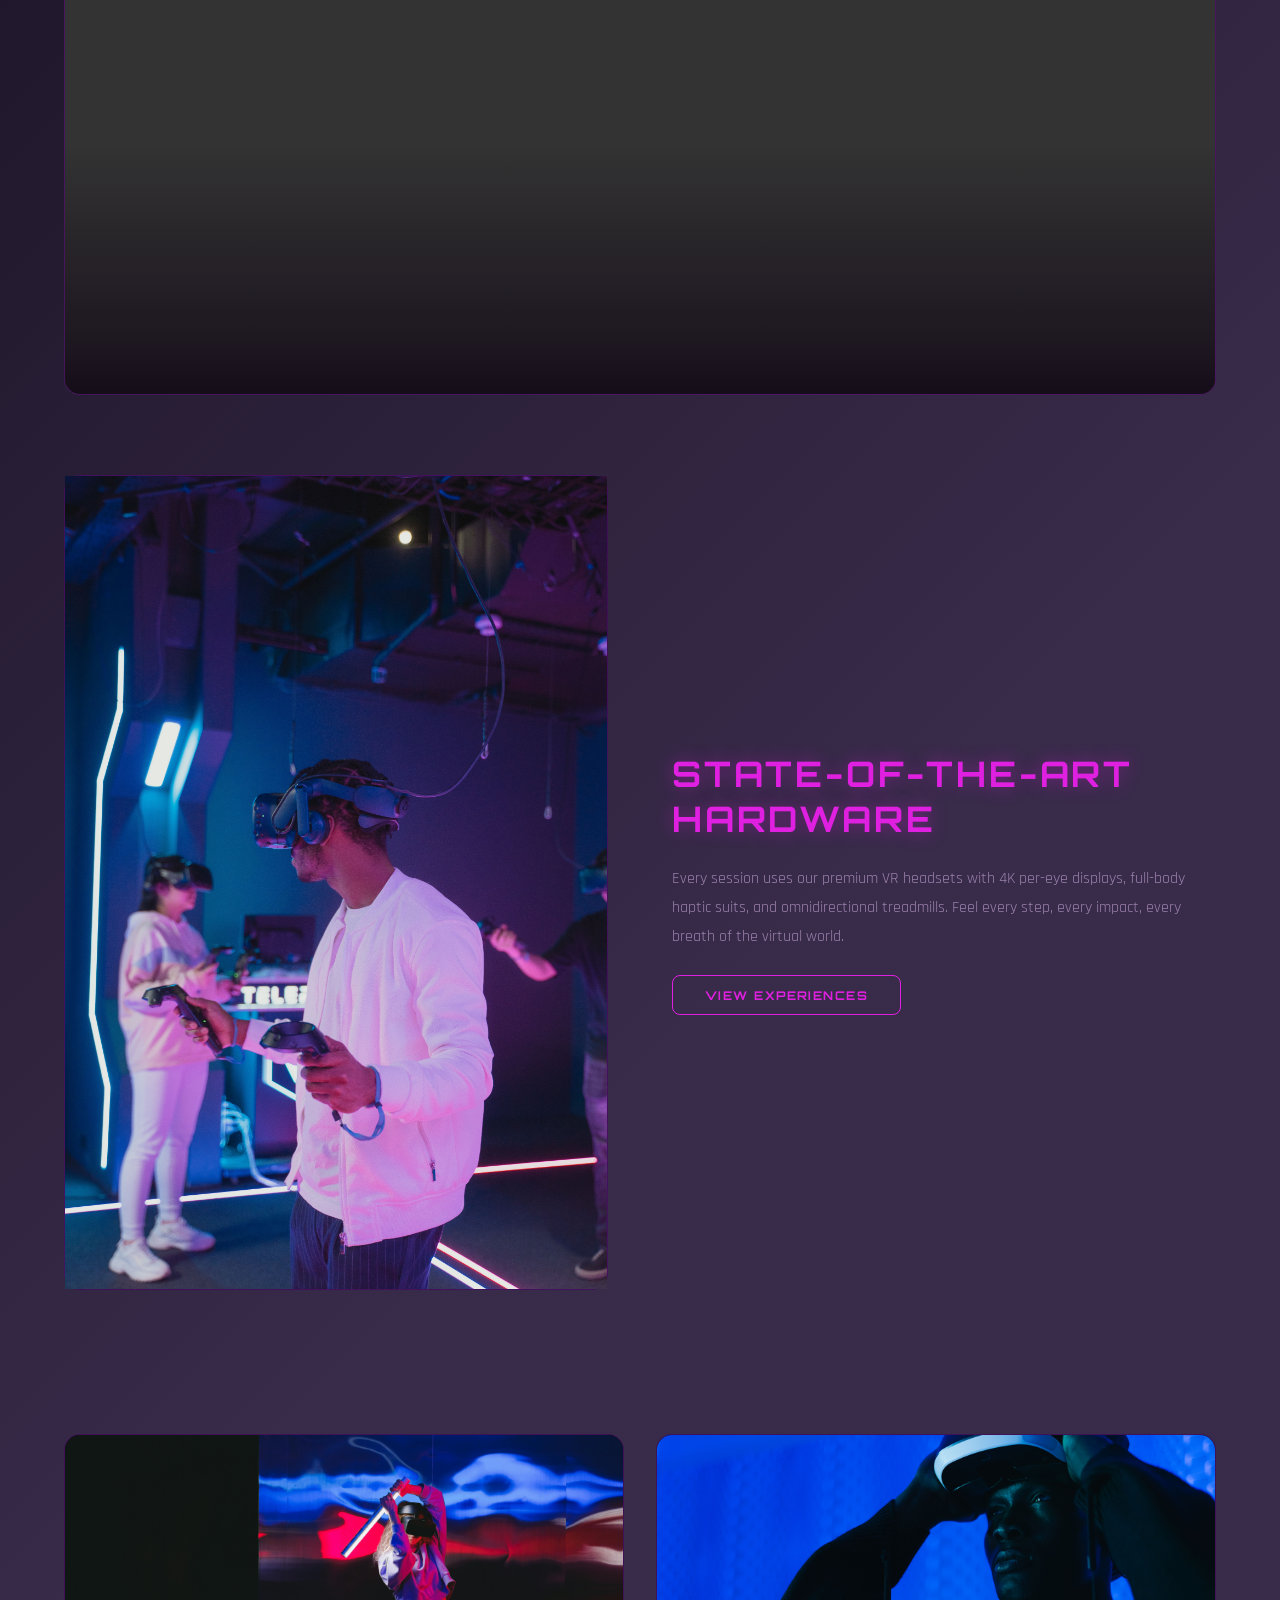
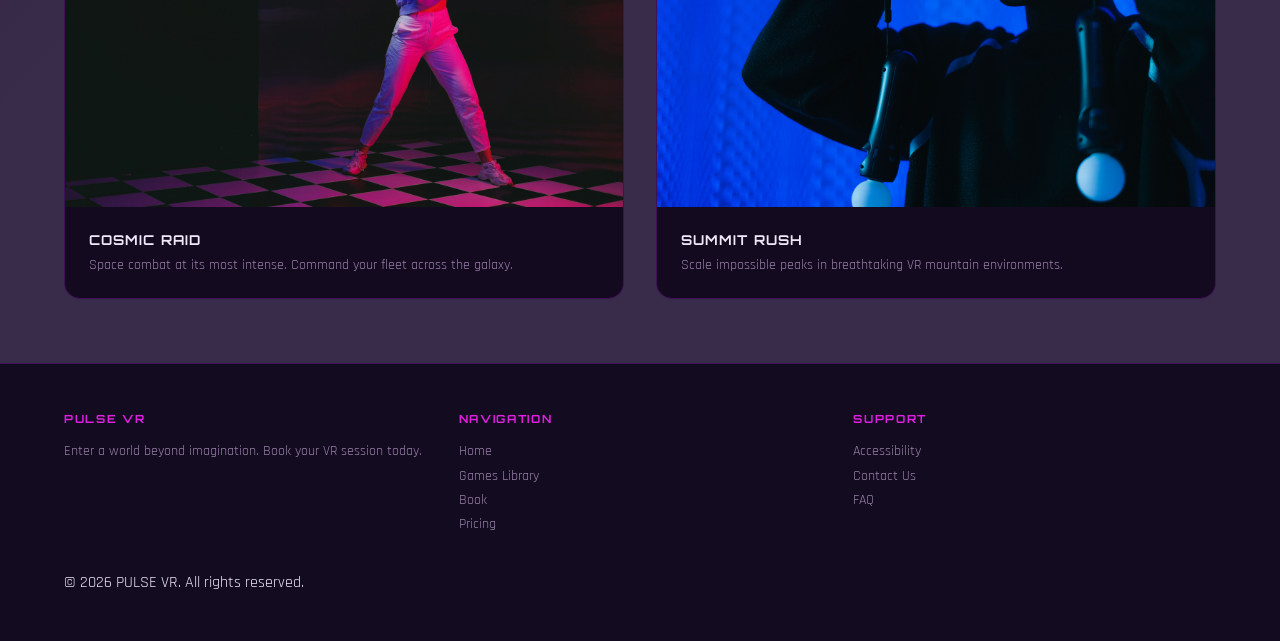
==== commit 6920b4a4: "Update index.html" ====
--- a/index.html
+++ b/index.html
@@ -112,9 +112,8 @@
        This is a placeholder for a real promotional video; clicking play would
        start the video, clicking Book Now navigates to the Booking page. -->
   <div class="cta-video-wrap">
-    <span class="video-label">PULSE VR — ENTER THE GAME</span>
     <video controls width="109%"
- src="/MP4/7774462-uhd_3840_2160_30fps.mp4" type="video/mp4">
+ src="MP4/7774462-uhd_3840_2160_30fps.mp4" type="video/mp4">
     
   </video>
   </div>
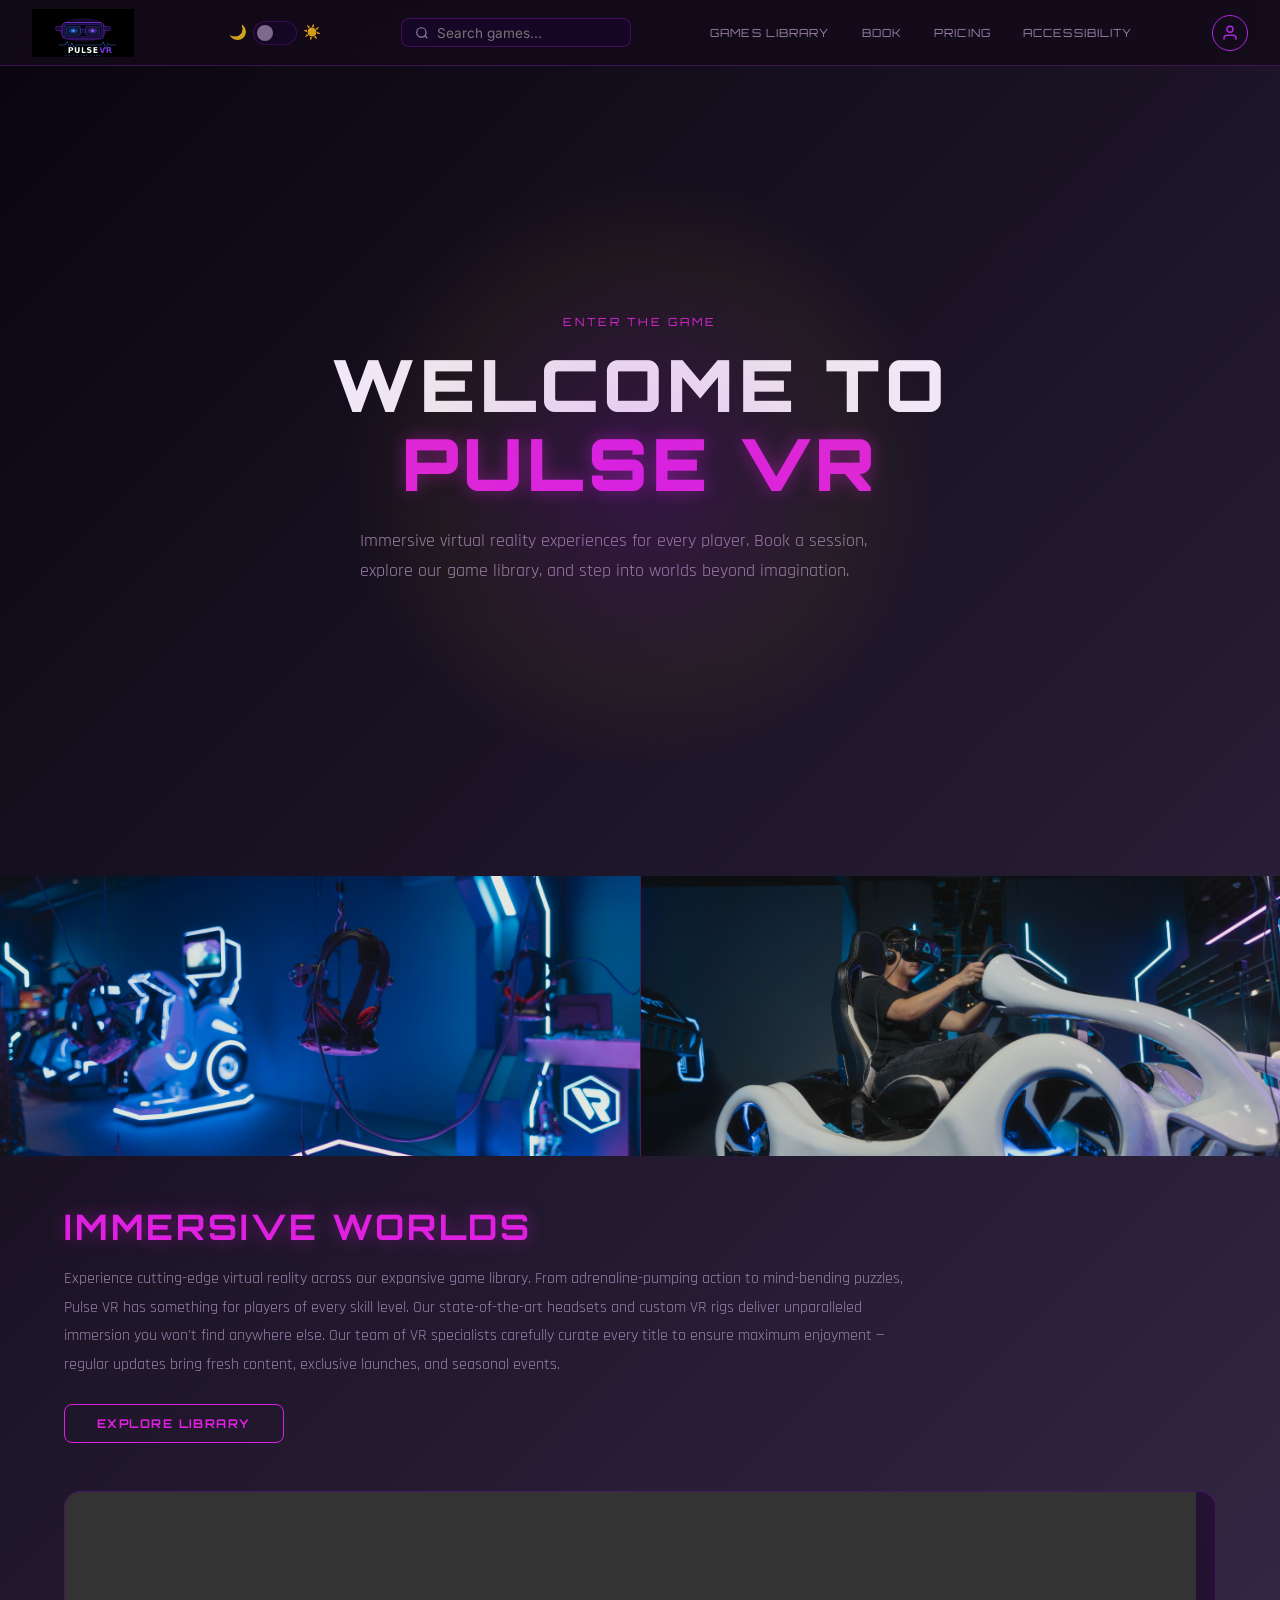
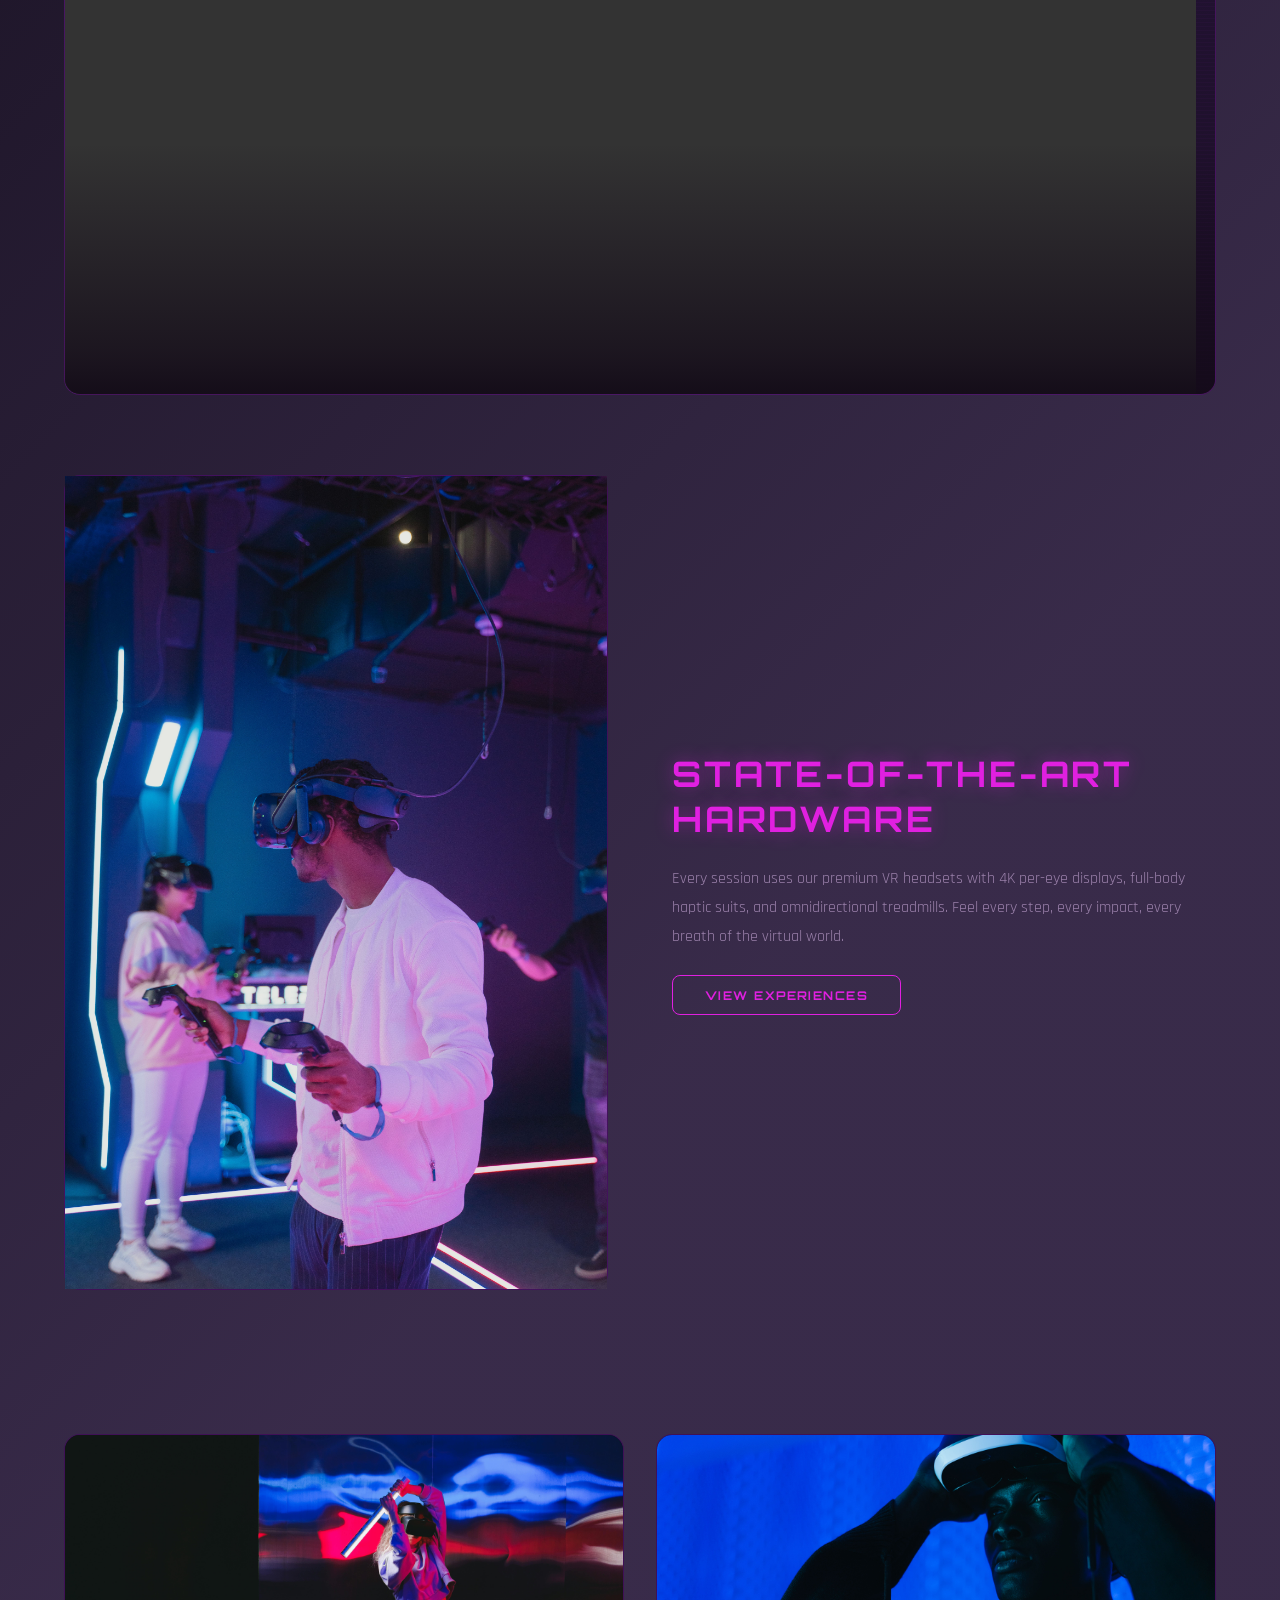
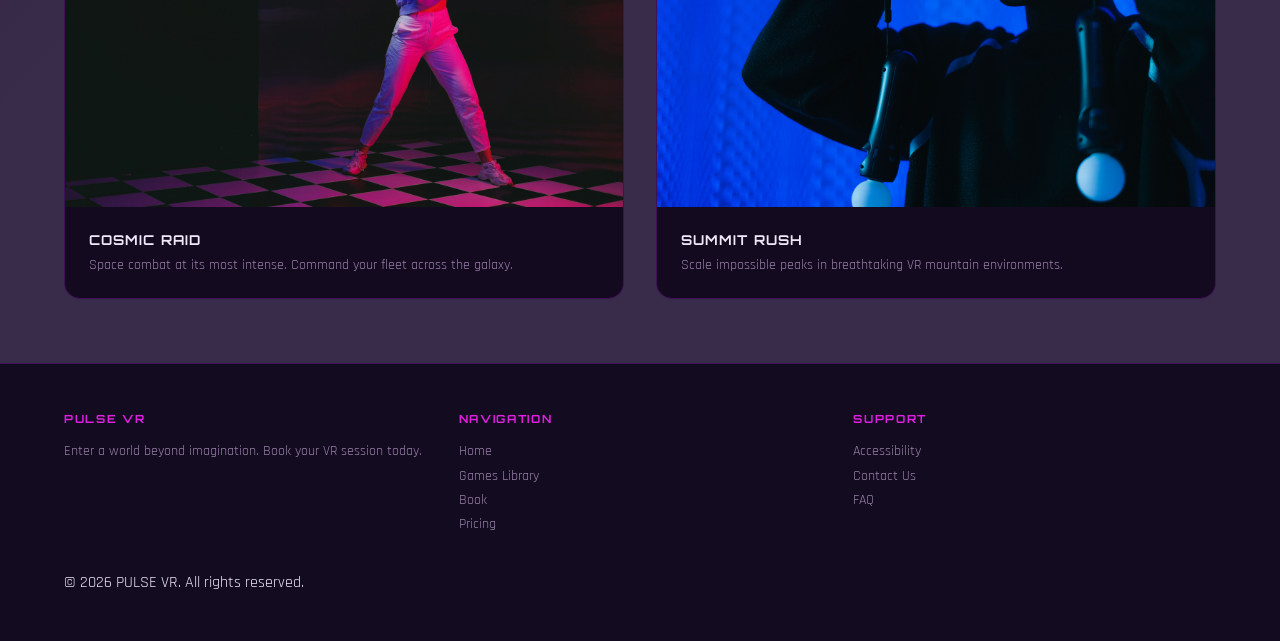
==== commit 9b485749: "Update index.html" ====
--- a/index.html
+++ b/index.html
@@ -107,13 +107,9 @@
     <!-- Button added below the text as shown in wireframe -->
     <a class="btn btn-outline" href="games-library.html">EXPLORE LIBRARY</a>
   </section>
-
-  <!-- VIDEO PLACEHOLDER with Book Now button — replaces old text CTA banner.
-       This is a placeholder for a real promotional video; clicking play would
-       start the video, clicking Book Now navigates to the Booking page. -->
+     
   <div class="cta-video-wrap">
     <video controls width="109%"
- src="MP4/7774462-uhd_3840_2160_30fps.mp4" type="video/mp4">
     
   </video>
   </div>
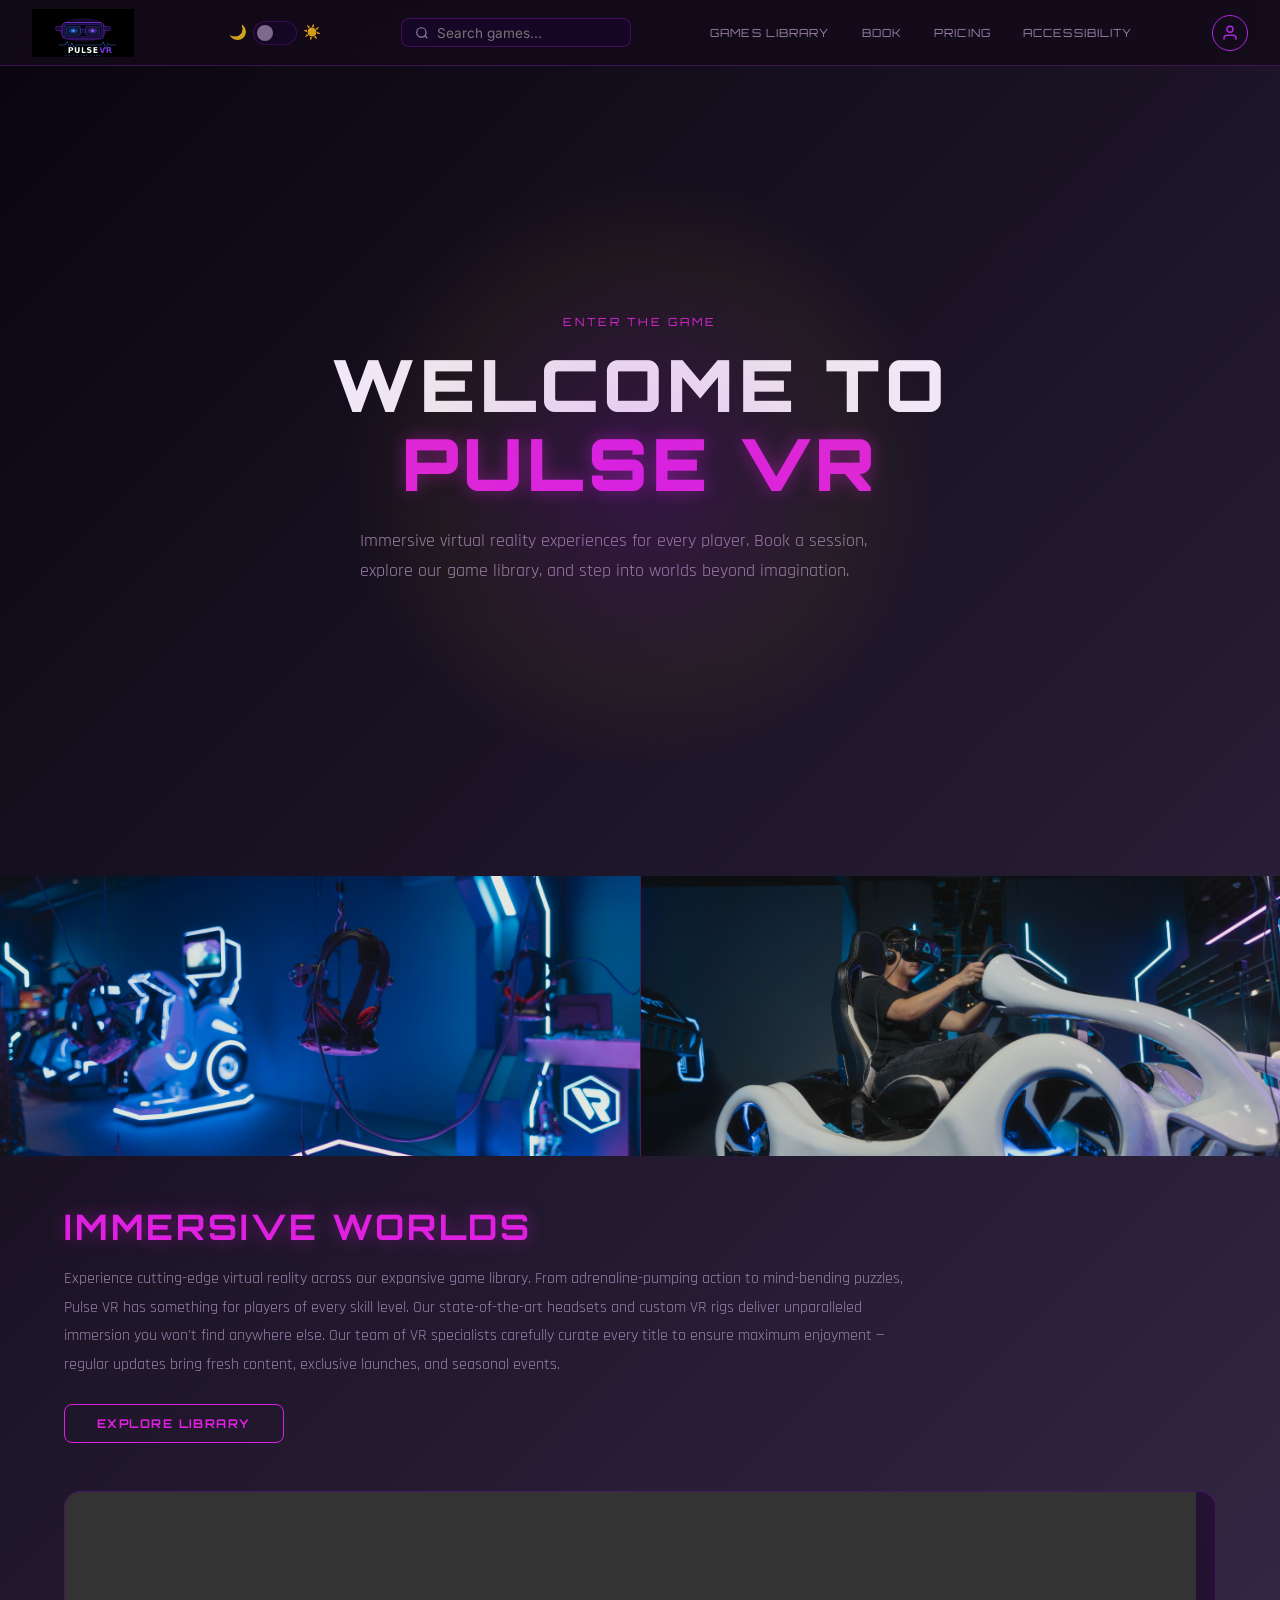
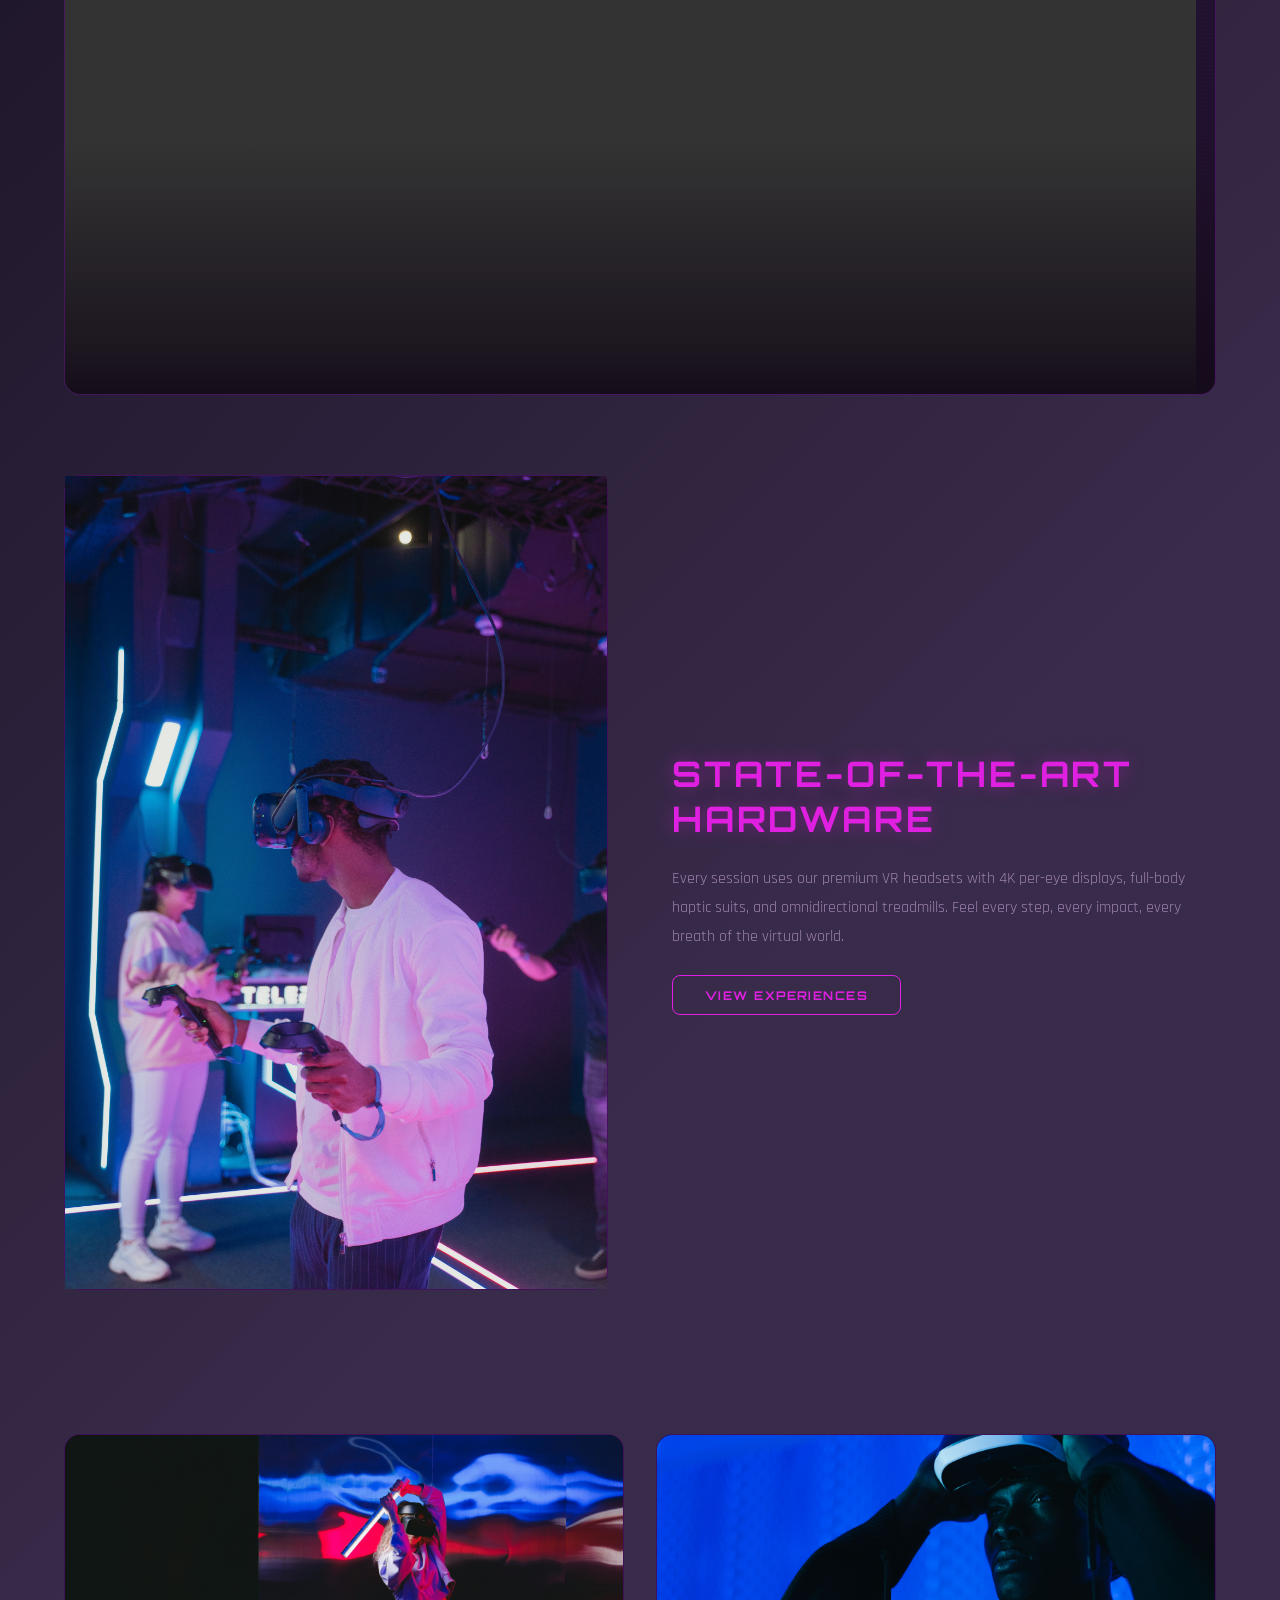
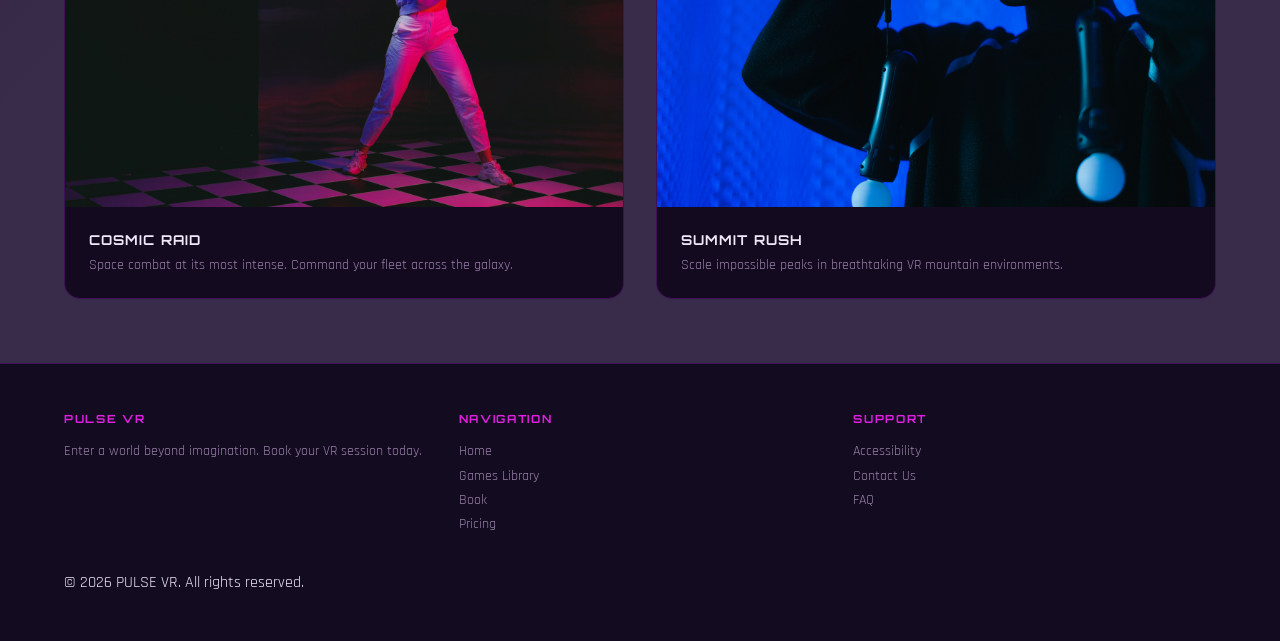
==== commit 7eac6c6e: "Update index.html" ====
--- a/index.html
+++ b/index.html
@@ -110,7 +110,7 @@
      
   <div class="cta-video-wrap">
     <video controls width="109%"
-    
+     src="..//digital A/MP4/7774462-uhd_3840_2160_30fps.mp4" type="video/mp4">
   </video>
   </div>
 
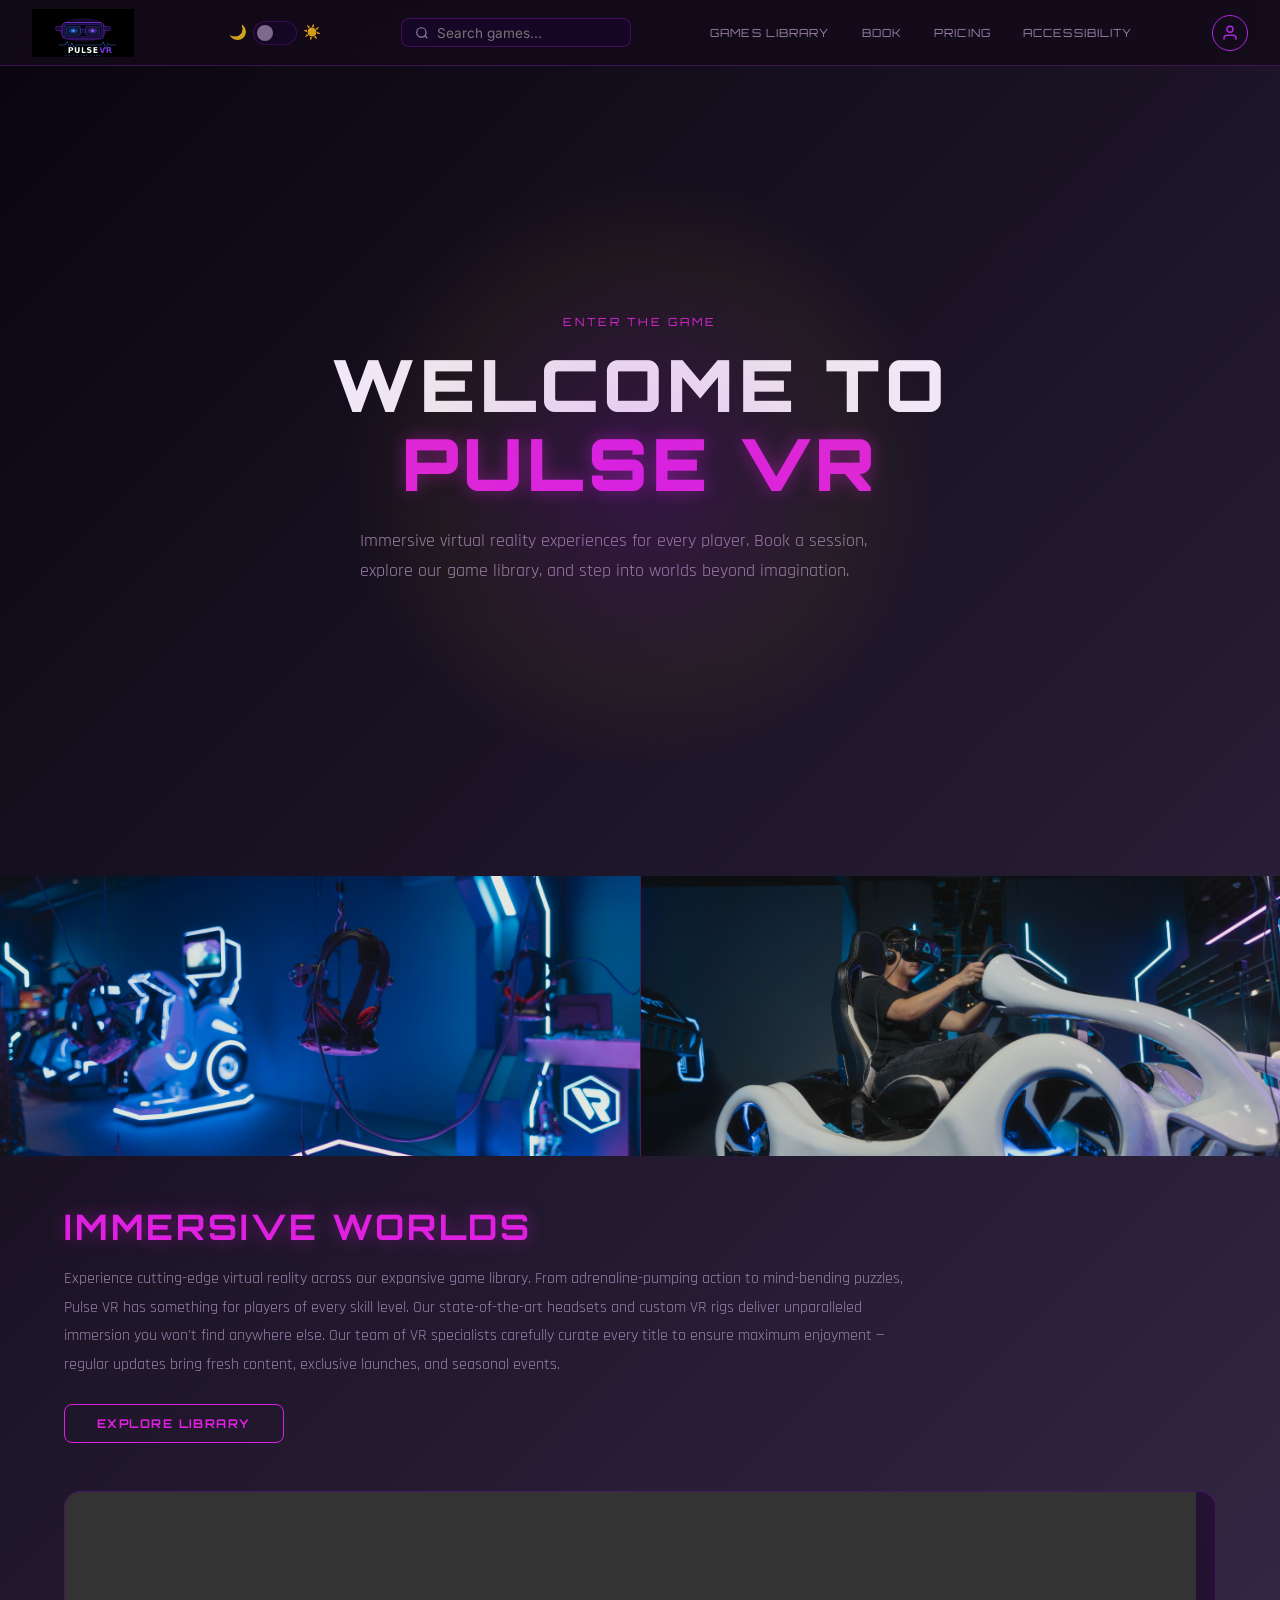
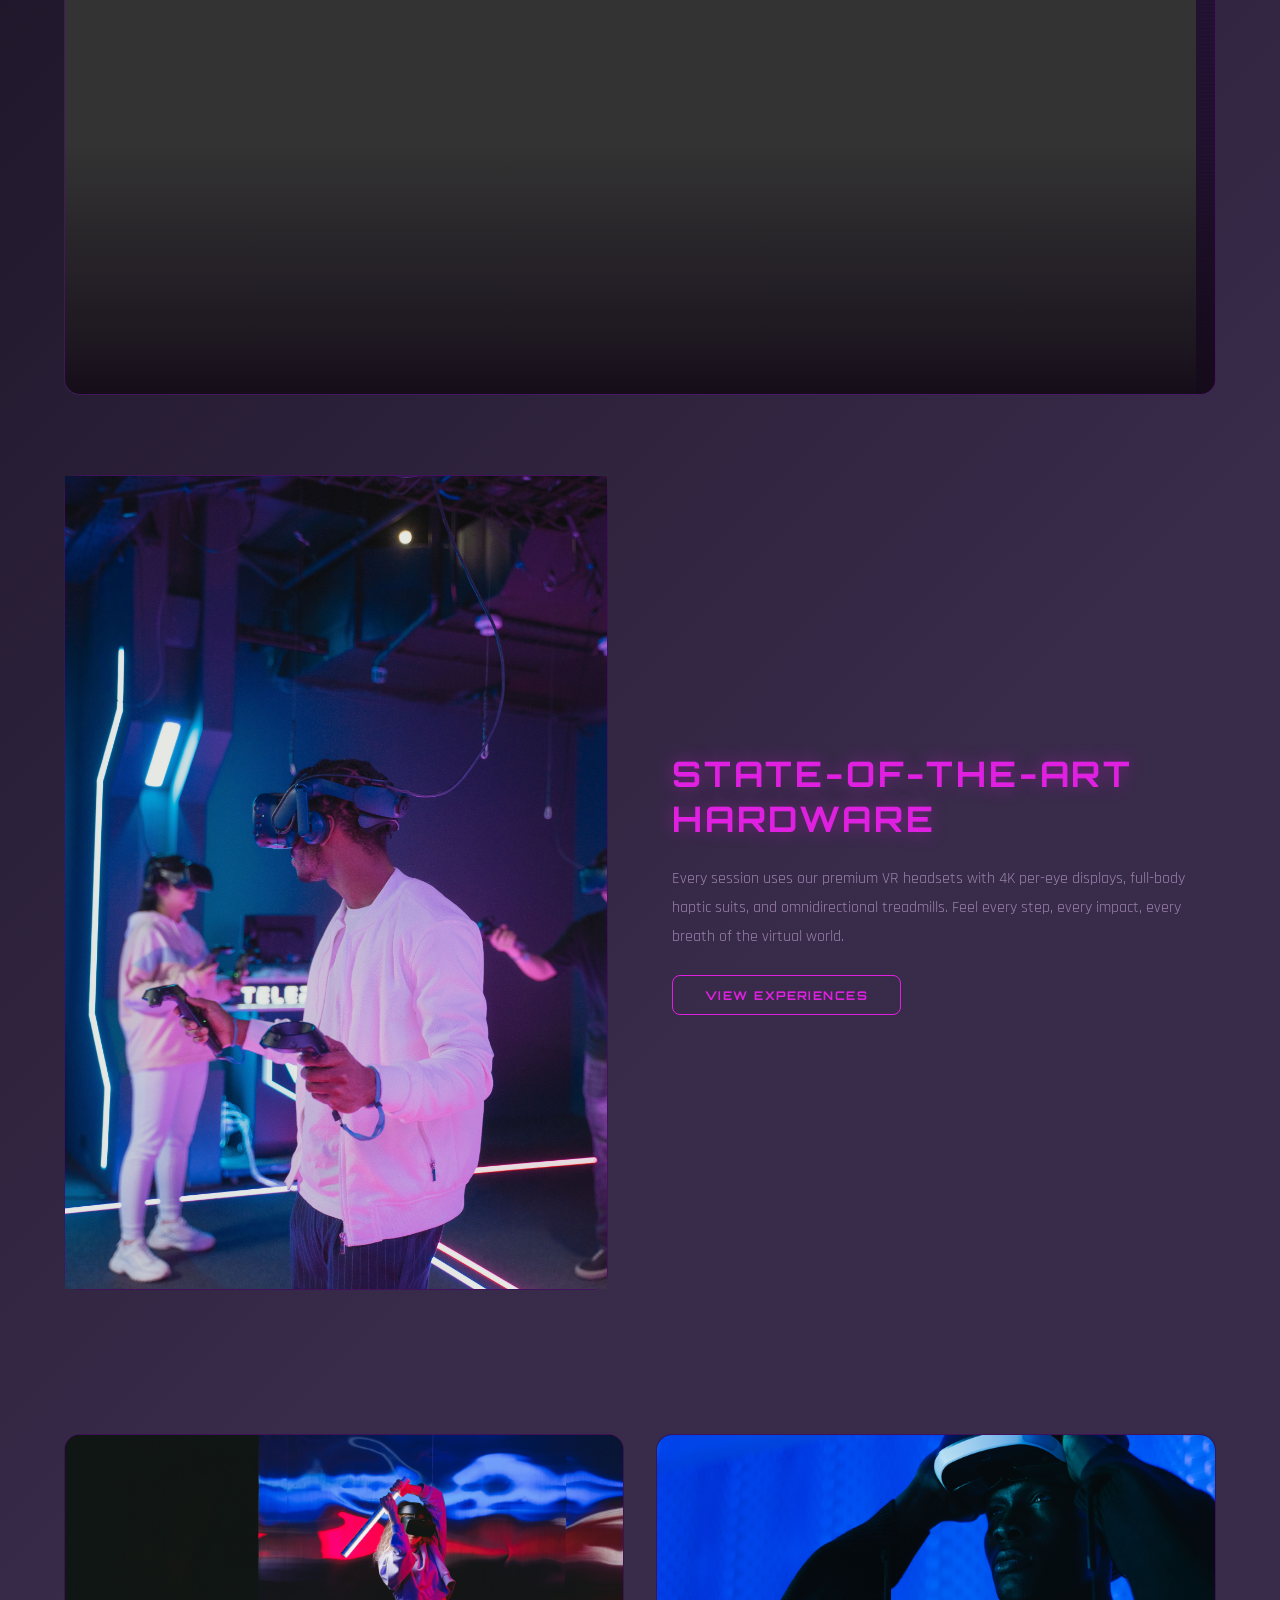
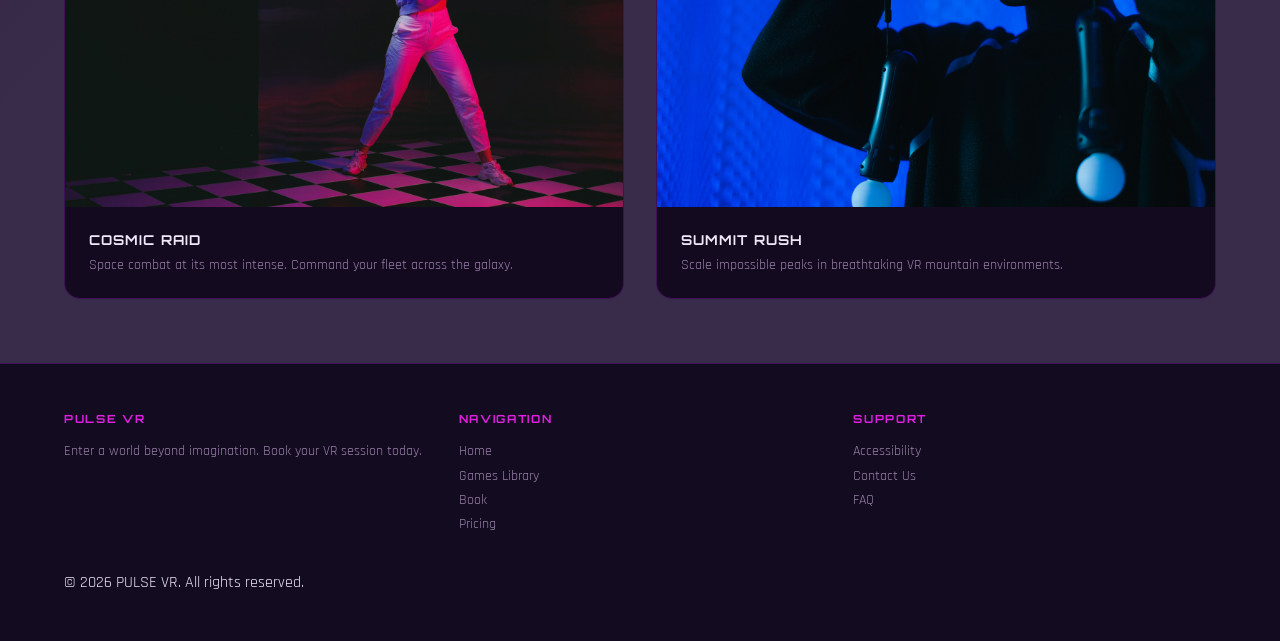
==== commit 5ed95991: "Update index.html" ====
--- a/index.html
+++ b/index.html
@@ -110,7 +110,7 @@
      
   <div class="cta-video-wrap">
     <video controls width="109%"
-     src="..//digital A/MP4/7774462-uhd_3840_2160_30fps.mp4" type="video/mp4">
+     src="/MP4/7774462-uhd_3840_2160_30fps.mp4" type="video/mp4">
   </video>
   </div>
 
